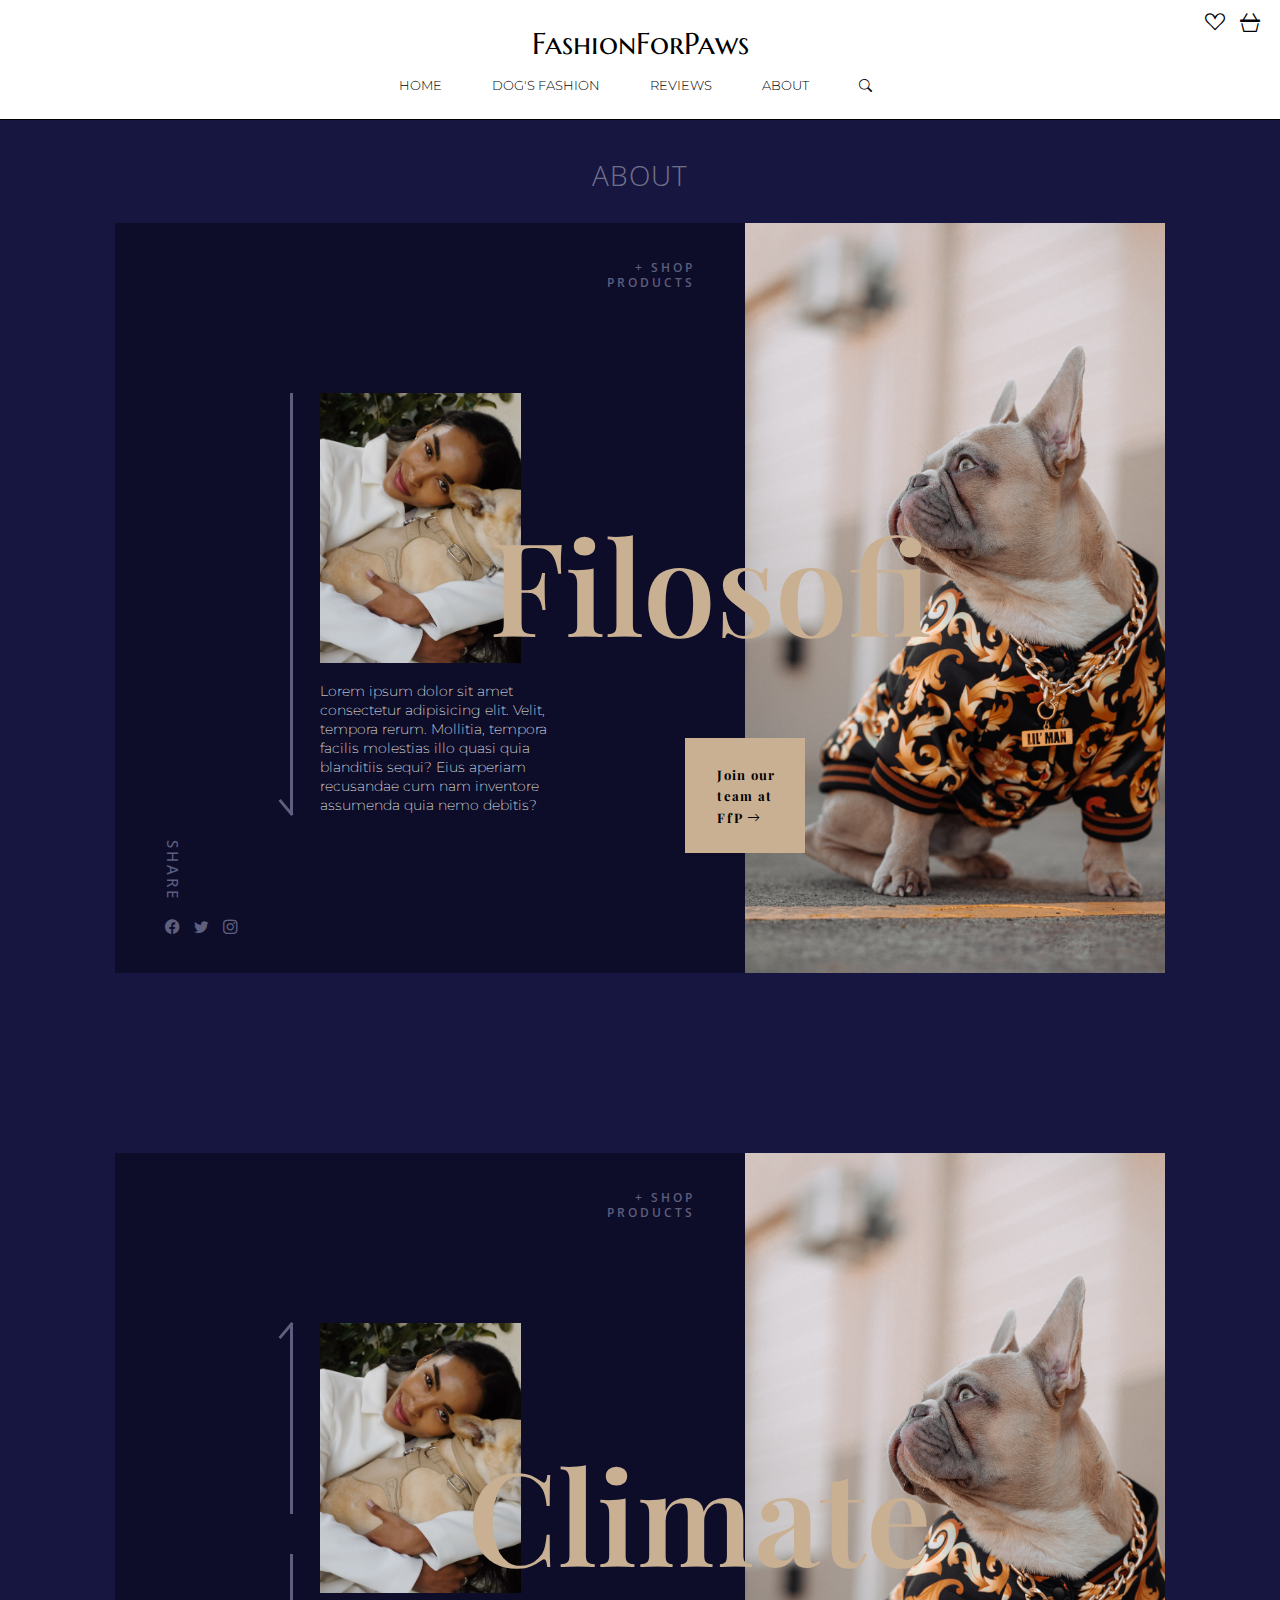
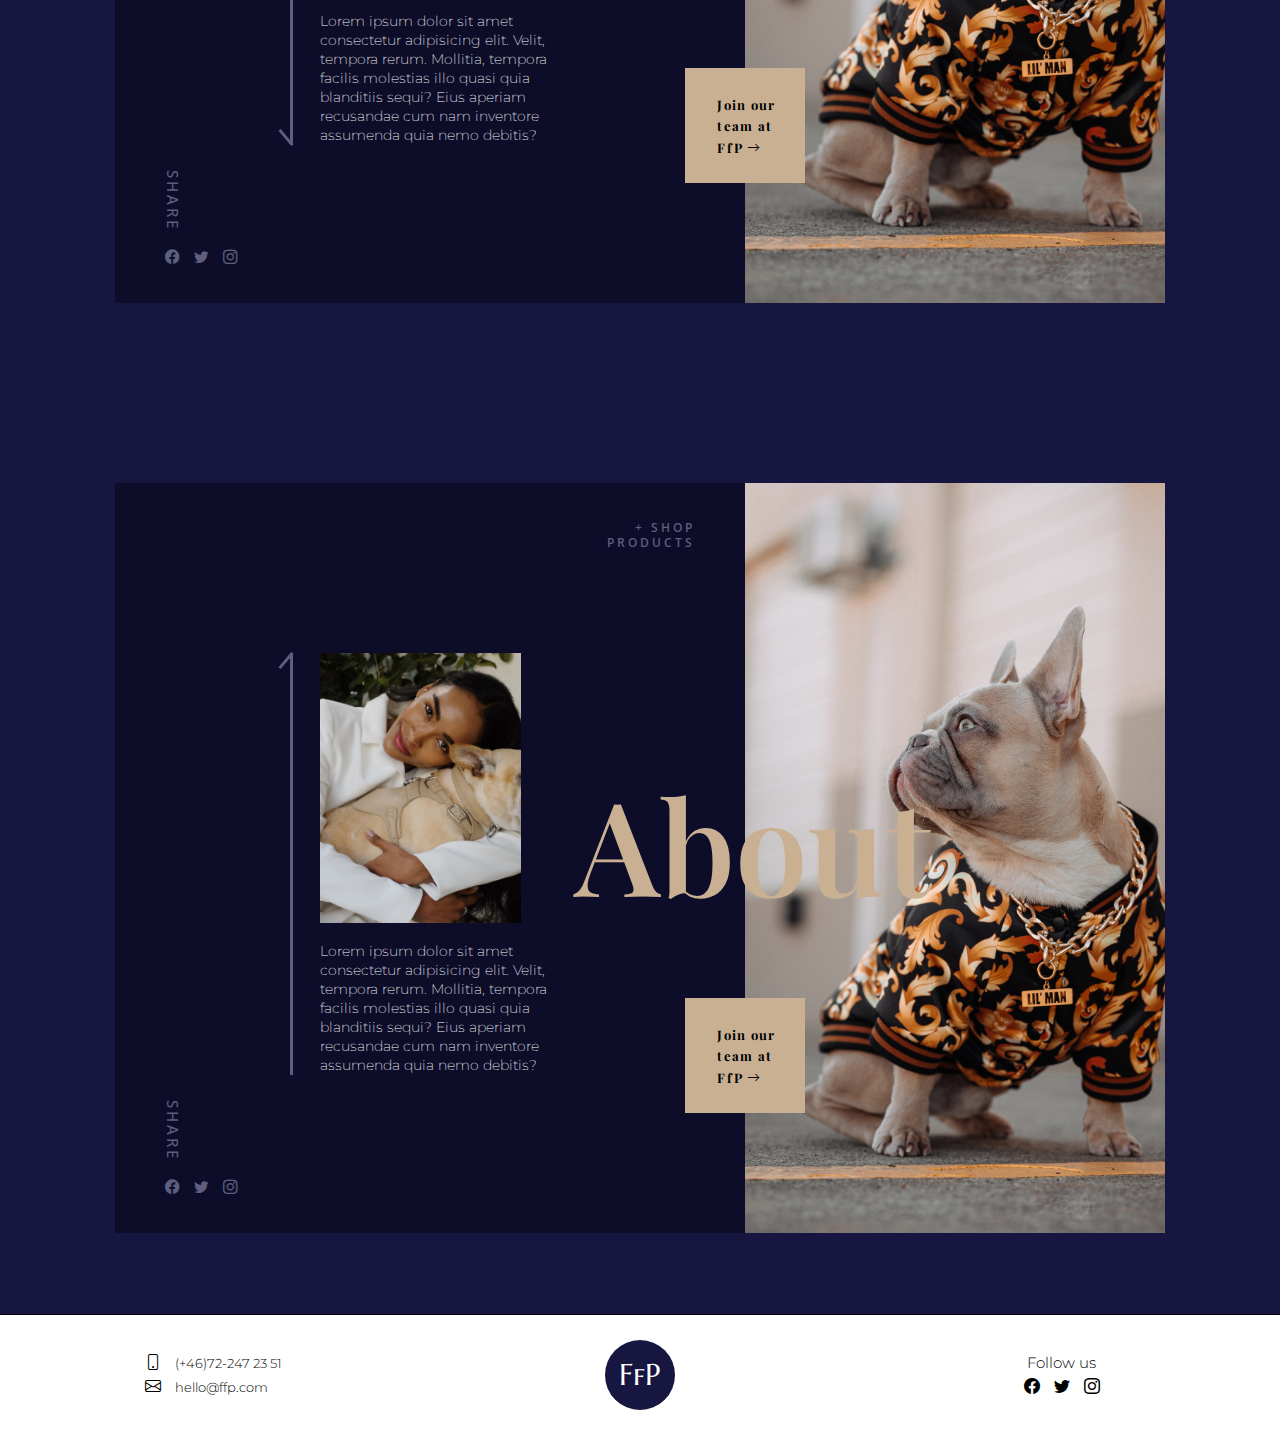
==== about.html @ 1c6455a2 "Merge branch 'master' of https://github.com/bellen01/Petfashion" ====
<!DOCTYPE html>
<html lang="en">

<head>
    <meta charset="UTF-8">
    <meta http-equiv="X-UA-Compatible" content="IE=edge">
    <meta name="viewport" content="width=device-width, initial-scale=1.0">
    <title>Document</title>
    <link rel="stylesheet" href="css/general_style.css">
    <link rel="stylesheet" href="css/about.css">
    <link rel="preconnect" href="https://fonts.googleapis.com">
    <link rel="preconnect" href="https://fonts.gstatic.com" crossorigin>
    <link
        href="https://fonts.googleapis.com/css2?family=Marcellus&family=Marcellus+SC&family=Montserrat:ital,wght@0,100;0,200;0,300;0,400;0,500;0,600;0,700;0,800;0,900;1,100;1,200;1,300;1,400;1,500;1,600;1,700;1,800;1,900&family=Open+Sans:ital,wght@0,300;0,400;0,600;0,700;0,800;1,300;1,400;1,600;1,700;1,800&family=Playfair+Display:ital,wght@0,400;0,500;0,600;0,700;0,800;0,900;1,400;1,500;1,600;1,700;1,800;1,900&display=swap"
        rel="stylesheet">
    <link rel="stylesheet" href="https://cdn.jsdelivr.net/npm/bootstrap-icons@1.5.0/font/bootstrap-icons.css">
</head>

<body>
    <div id="container">
        <header>
            <section id="icons">
                <a href=""><i class="bi bi-suit-heart"></i></a>
                <a href=""><i class="bi bi-basket3"></i></a>
            </section>
            <section id="logga">FashionForPaws</section>
            <nav>
                <a href="index.html">Home</a>
                <a href="products.html">Dog's fashion</a>
                <a href="reviews.html">Reviews</a>
                <a href="about.html">About</a>

                <a href="" id="search"><i class="bi bi-search"></i></a>

            </nav>
        </header>
        <!-- ----------------------- ABOUT ----------------------- -->
        <section id="work-contact">
            <i onclick="minfunktion()" class="bi bi-x"></i>
            <section id="work-contact-info">
                Social icons
            </section>
            <section id="work-contact-text">
                <h3>Join our team</h3>
                <p>Lorem, ipsum dolor sit amet consectetur adipisicing elit. Quia quidem cupiditate delectus modi iste ullam molestias ipsam sit, natus eaque non quaerat dolorum, debitis facere reprehenderit ab eveniet sequi ducimus?</p>
            </section>

        </section>
        <div onclick="minfunktion()" class="close-popup"></div>
        <div id="container-main">
            <div id="h1-wrapper">
                <h1 id="h1-about">About</h1>
            </div>
            <main>
                <!-- -------------- SECTION 1 START -------------- -->
                <section class="info" id="filosofi">
                    <section class="quote">“A life lived in love will <br>never be dull.”</section>
                    <section class="work">
                       + Shop <br>
                       products
                    </section>
                    <section class="info-content">
                        <div class="arrow-about">
    
                            <a href="#miljo" class="arrow-down">
                                <div class="line-2"></div>
                            </a>
                        </div>
                        <section class="info-content-2">
                            <img src="img-about/im-319286.jpg" alt="" class="info-img">
                            <p>
                                Lorem ipsum dolor sit amet consectetur adipisicing elit. Velit, tempora rerum. Mollitia, tempora facilis molestias illo quasi quia blanditiis sequi? Eius aperiam recusandae cum nam inventore assumenda quia nemo debitis?
                            </p>
                        </section>
                    </section>
                    <section class="share-about">
                        <p>Share</p>
                        <a href=""><i class="bi bi-facebook"></i></a>
                        <a href=""><i class="bi bi-twitter"></i></a>
                        <a href=""><i class="bi bi-instagram"></i></a>
                    </section>
                </section>
                <section class="large-img">
                    <h2>Filosofi</h2>
                    <div class="fyrkant" onclick="minfunktion()">
                        <p>Join our</p>
                        <p>team at</p>
                        <p>FfP <i class="bi bi-arrow-right"></i></p>  
                    </div>
                </section>
                <!-- -------------- SECTION 2 START -------------- -->
                <section class="info" id="miljo">
                    <section class="work">
                       + Shop <br>
                       products
                    </section>
                    <section class="info-content">
                        <div class="arrow-about">
                            <a href="#filosofi" class="arrow-up">
                                <div class="line-1"></div>
                            </a>                            
                            <a href="#om-oss" class="arrow-down">
                                <div class="line-2"></div>
                            </a>
                        </div>
                        <section class="info-content-2">
                            <img src="img-about/im-319286.jpg" alt="" class="info-img">
                            <p>
                                Lorem ipsum dolor sit amet consectetur adipisicing elit. Velit, tempora rerum. Mollitia, tempora facilis molestias illo quasi quia blanditiis sequi? Eius aperiam recusandae cum nam inventore assumenda quia nemo debitis?
                            </p>
                        </section>
                    </section>
                    <section class="share-about">
                        <p>Share</p>
                        <a href=""><i class="bi bi-facebook"></i></a>
                        <a href=""><i class="bi bi-twitter"></i></a>
                        <a href=""><i class="bi bi-instagram"></i></a>
                    </section>
                </section>
                <section class="large-img">
                    <h2>Climate</h2>
                    <div class="fyrkant" onclick="minfunktion()">
                        <p>Join our</p>
                        <p>team at</p>
                        <p>FfP <i class="bi bi-arrow-right"></i></p>  
                    </div>
                </section>
                <!-- -------------- SECTION 3 START -------------- -->
                <section class="info" id="om-oss">
                    <section class="work">
                       + Shop <br>
                       products
                    </section>
                    <section class="info-content">
                        <div class="arrow-about">
                            <a href="#miljo" class="arrow-up">
                                <div class="line-1"></div>
                            </a>                            
                        </div>
                        <section class="info-content-2">
                            <img src="img-about/im-319286.jpg" alt="" class="info-img">
                            <p>
                                Lorem ipsum dolor sit amet consectetur adipisicing elit. Velit, tempora rerum. Mollitia, tempora facilis molestias illo quasi quia blanditiis sequi? Eius aperiam recusandae cum nam inventore assumenda quia nemo debitis?
                            </p>
                        </section>
                    </section>
                    <section class="share-about">
                        <p>Share</p>
                        <a href=""><i class="bi bi-facebook"></i></a>
                        <a href=""><i class="bi bi-twitter"></i></a>
                        <a href=""><i class="bi bi-instagram"></i></a>
                    </section>
                </section>
                <section class="large-img">
                    <h2>About</h2>
                    <div class="fyrkant" onclick="minfunktion()">
                        <p>Join our</p>
                        <p>team at</p>
                        <p>FfP <i class="bi bi-arrow-right"></i></p>  
                    </div>
                </section>
                
            </main>
        </div>
        <footer>
            <address>
                <a href=""><i class="bi bi-phone"></i>
                    <p>(+46)72-247 23 51</p>
                </a>
                <a href=""><i class="bi bi-envelope"></i>
                    <p>hello@ffp.com</p>
                </a>
            </address>
            <section id="logo-footer">
                FfP
            </section>
            <div id="social">
                <section id="follow">Follow us</section>
                <section id="social-icons">
                    <a href=""><i class="bi bi-facebook"></i></a>
                    <a href=""><i class="bi bi-twitter"></i></a>
                    <a href=""><i class="bi bi-instagram"></i></a>
                </section>
            </div>
        </footer>
    </div>
    <!-- --------------- JAVASCRIPT --------------- -->

    <script>
        function minfunktion() {
            var className = document.body.getAttribute("class");
            if(className == "popup-work-open") {
                document.body.className = "popup-work-closed";
            }
            else{
                document.body.className = "popup-work-open";
            }
          }
        </script>

</body>

</html>
---- css/general_style.css ----
:root {
    --navy: rgb(22, 22, 65);
    --dark: rgb(13, 13, 41);
    --beige: rgb(201, 176, 147);
    --sand: #f2efea;

}

* {
    box-sizing: border-box;
    margin: 0;
    padding: 0;
}

body {
    font-family: montserrat;
    font-weight: 300;
}

#container {
    display: grid;
    grid-template-rows: minmax(120px, auto) auto minmax(120px, auto);


}

header {
    position: relative;
    border-bottom: 1px solid black;
}

#icons {
 position: absolute; 
 right: 10px;
 top: 10px;  
 font-size: 20px;

}

.bi {
    margin-right: 10px; /* Ta bort margin-righ härifrån? / Anna */
}


#logga {
    font-family: 'marcellus SC', serif;
    color: black;
    text-align: center;
    padding-bottom: 5px;
    padding-top: 25px;
    font-size: 30px;
}

h1 {
    font-family: montserrat;
    text-align: center;
    font-weight: 300;
    text-transform: uppercase;
    padding-top: 20px;
    padding-bottom: 20px;
    letter-spacing: 1px;
    font-size: 25px;
}

a {
    text-decoration: none;
    color: black;
}


nav {
    display: flex;
    column-gap: 30px;
    justify-content: center;
    font-size: 13px;

}

nav a {
    padding: 10px;
    text-transform: uppercase;
}

nav a:hover {
    border-bottom: 1px solid black;
}

#search:hover {
border-bottom: none;
}

footer {
    position: relative;
    border-top: 1px solid black;
    display: grid;
    grid-template-columns: repeat(3, 1fr);
    justify-items: center;
    align-items: center;
    flex-direction: column;
    row-gap: 10px;
}

address {
    display: flex;
    flex-direction: column;
    font-style: normal;
    row-gap: 5px;
    
}

address p {
    font-size: 13px;
    display: inline;
    font-style: normal;
}

#logo-footer {
    display: grid;
    place-items: center;
    width: 70px;
    height: 70px;
    border-radius: 50%;
    font-family: Marcellus SC;
    font-size: 30px;
    background-color: rgb(22, 22, 65);
    color: white;
    
}

#follow {
    font-size: 15px;
    margin-right: 10px;
    text-align: center;

}

#social {
    display: grid;
    row-gap: 5px;
}
---- css/about.css ----
:root {
    --fyrkant-size: 120px;

    --arrow: rgb(94, 94, 126);
    --arrow-width: 3px;
}

html {
    scroll-behavior: smooth;
}


#h1-wrapper {
    display: flex;
    justify-content: center;
}

#h1-about {
    font-family: 'open sans';
    display: inline-block;
    color: rgba(255, 255, 255, 0.4);
    margin: 16px 0 27px 0;
    padding-bottom: 2px;
    /* border-bottom: 1px solid rgba(255, 255, 255, 0.3); */
    font-size: 28px;
    /* text-transform: none; */
}

h2 {
    position: absolute;
    top: 360px;
    right: 55.5%;
    font-size: 130px;
    font-weight: 600;
    line-height: 0;
    color: rgb(201, 176, 147);
    font-family: 'Playfair Display', serif;
}

h3 {
    font-family: 'playfair display';
    font-size: 30px;

}

#container-main {
    background-color: rgb(22, 22, 65);
    padding: 0 9vw 9vh 9vw;

}

main {
    display: grid;
    grid-template: minmax(20vh, auto) / 60% 40%;
    justify-content: center;
    row-gap: 20vh;
}

.close-popup {
    display: none;
}

#work-contact {
    display: none;
    position: fixed;
    top: 18vh;
    width: 55vw;
    height: 64vh;
    margin: 0 auto;
    background-color: white;
    z-index: 50;
    padding: 60px 80px;
}

.bi-x {
    position: absolute;
    top: 10px;
    right: 3px;
    font-size: 24px;
    cursor: pointer;
    color: rgb(199, 199, 199);
}

#work-contact-info {
    flex: 1 0 25%;
    border-right: 1px solid black;
}

#work-contact-text {
margin-left: 70px;
}

#work-contact p {

}

.popup-work-open #work-contact {
    display: flex;
}

.popup-work-open .close-popup {
    display: block;
    position: fixed;
    width: 100vw;
    height: 100vh;
    background-color: rgba(0, 0, 0, 0.5);
    z-index: 49;
    cursor: pointer;
}


.popup-work-closed #work-contact,
.popup-work-closed .close-popup {
    display: none;
}

.close-popup {
    position: fixed;
    width: 100vw;
    height: 100vh;
    z-index: 49;
    background-color: violet;

}

#work-contact {
    height: 70vh;
    width: 70vw;
    background-color: white;
}



.info {
    position: relative;
    display: grid;
    justify-items: center;
    align-items: center;
    background-color: rgb(13, 13, 41);
    padding: 37px 50px 37px 50px;
}

.work {
    justify-self: end;
    align-self: start;
    color: var(--arrow);
    /* border-top: 1px solid var(--arrow);
    border-right: 1px solid var(--arrow); */
    height: 50px;
    min-width: 50px;
    /* padding: 20px; */
    text-transform: uppercase;
    font-family: 'open sans';
    font-size: 11.5px;
    font-weight: 600;
    letter-spacing: 3px;
    text-align: right;
}

.quote {
    display: none;
    position: absolute;
    top: 37px;
    left: 50px;
    font-family: 'Playfair Display', serif;
    color: var(--arrow);
    font-size: 18px;
    font-style: italic;
    opacity: 0.8;
}

.share-about {
    justify-self: start;
    align-self: end;
}

.share-about .bi,
.share-about p {
    color: rgb(94, 94, 126);
    font-size: 14.5px;
}

.share-about p {
    position: relative;
    left: -30px;
    bottom: 30px;
    font-family: 'open sans';
    text-transform: uppercase;
    font-weight: 500;
    margin-right: 8px;
    letter-spacing: 3px;
    transform: rotate(90deg);

}

.info-content {
    display: flex;
    column-gap: 27px;
}

.arrow-about {
    display: flex;
    flex-direction: column;
    /* background-color: rgb(219, 164, 155); */
    row-gap: 40px;
    align-items: center;
}

.arrow-up {
    position: relative;
    /* background-color: violet; */
    flex-grow: 1;
    border-right: var(--arrow-width) solid var(--arrow);
}

.arrow-down {
    position: relative;
    /* background-color: turquoise; */
    flex-grow: 1;
    border-right: var(--arrow-width) solid var(--arrow);
}

.line-1 {
    position: absolute;
    top: 6px;
    left: -14px;
    width: 20px;
    height: 2px;
    border-top: var(--arrow-width) solid var(--arrow);
    transform: rotate(-50deg);
}

.line-2 {
    position: absolute;
    bottom: 6px;
    left: -14px;
    width: 20px;
    height: 2px;
    border-top: var(--arrow-width) solid var(--arrow);
    transform: rotate(50deg);
}

.circle {
    width: 7px;
    height: 7px;
    border: var(--arrow-width) solid var(--arrow);
    border-radius: 50%;
}

.info-img {
    width: 201px;
    height: 270px;
    object-fit: cover;
    margin-bottom: 15px;
}

.info-content-2 > p {
    width: 250px;
    color: white;
    line-height: 19px;
    font-size: 14px;
    font-weight: 200;
} 

.large-img {
    position: relative;
    height: 750px;
    background-color: burlywood;
    background-image: url('../img-about/karsten-winegeart-Y0nU6dqDCbY-unsplash.jpg');
    background-size: cover;
}

.fyrkant {
    position: absolute;
    display: grid;
    justify-content: center;
    align-content: center;
    bottom: 120px;
    left: calc(var(--fyrkant-size) / -2);
    height: calc(var(--fyrkant-size) - 5px);
    width: var(--fyrkant-size);
    background-color: rgb(201, 176, 147);
    font-family: 'open sans';
    font-size: 12px;
    font-weight: 700;
    letter-spacing: 1.3px;
    text-transform: uppercase;
    row-gap: 4.5px;
    padding-left: 3px;
    cursor: pointer;
}



.fyrkant p {
    font-family: 'playfair display';
    text-transform: none;
    font-size: 13px;
    letter-spacing: 1.3px;
}
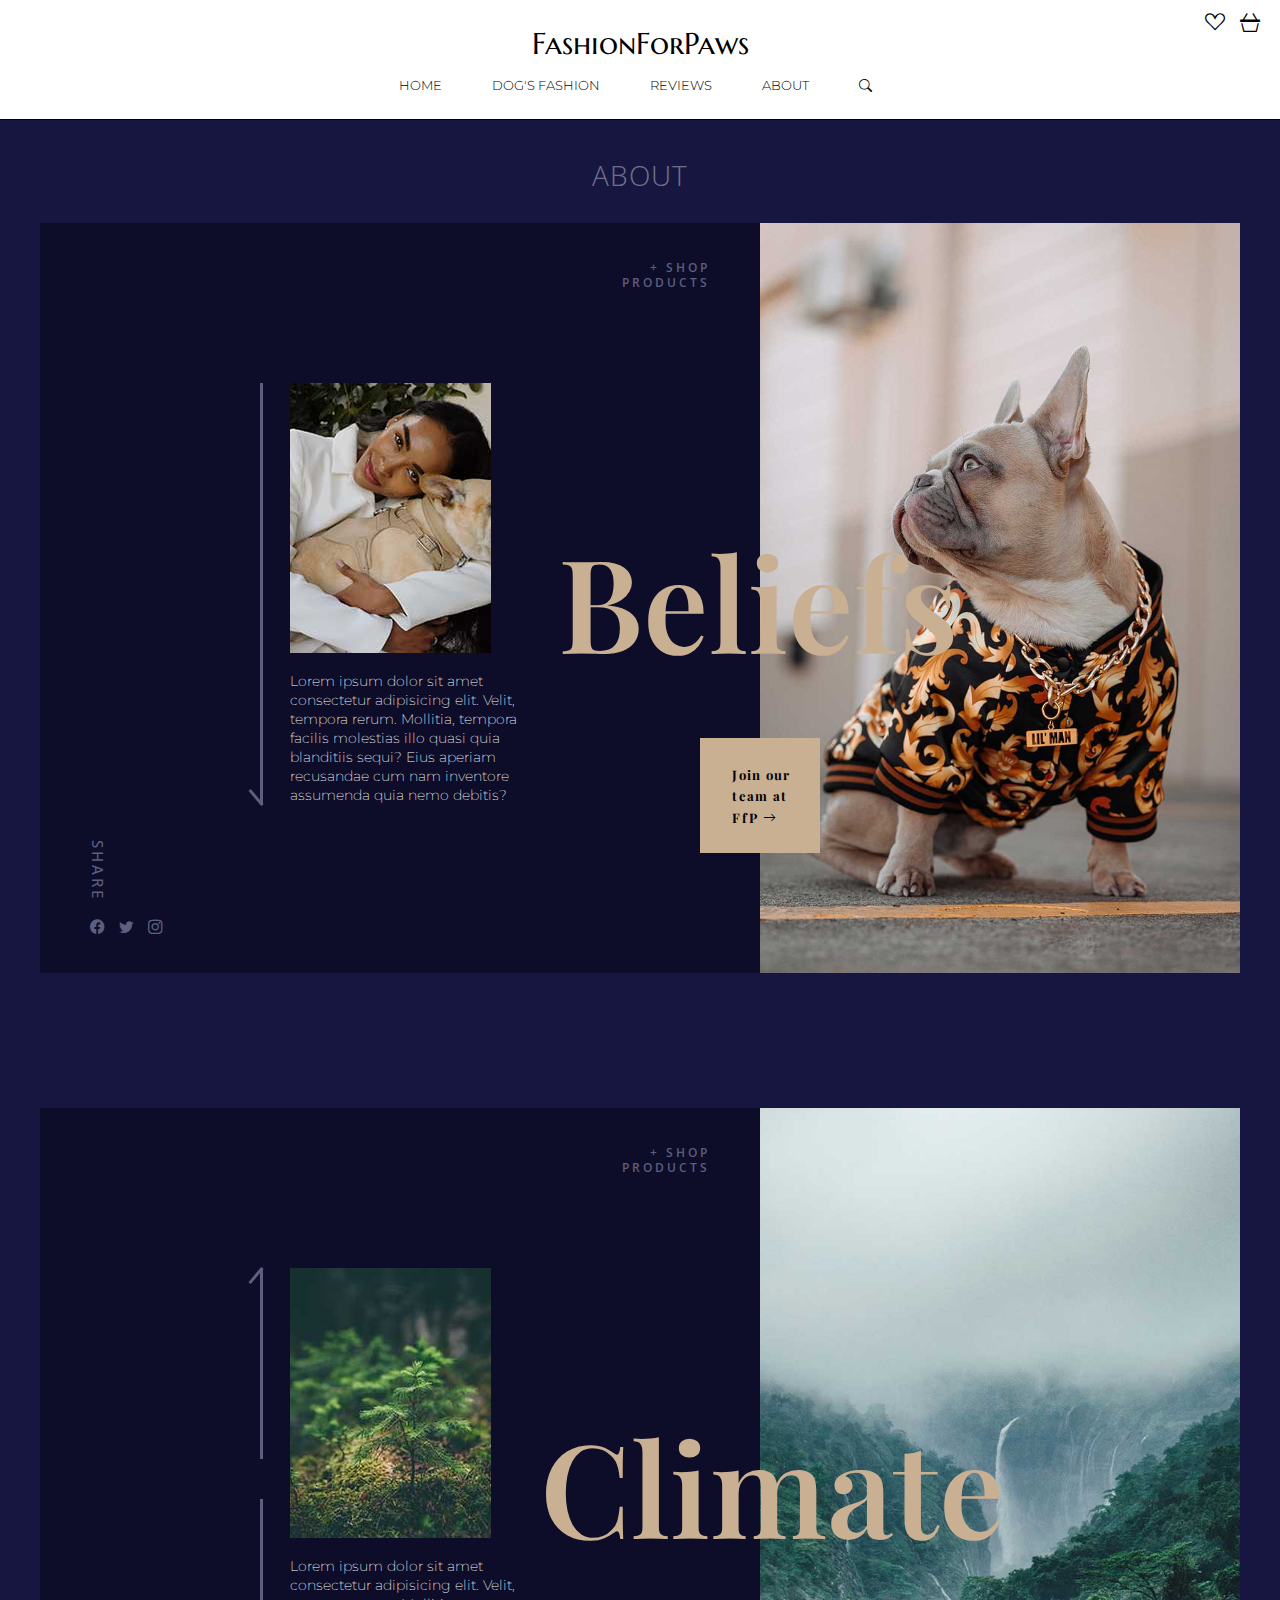
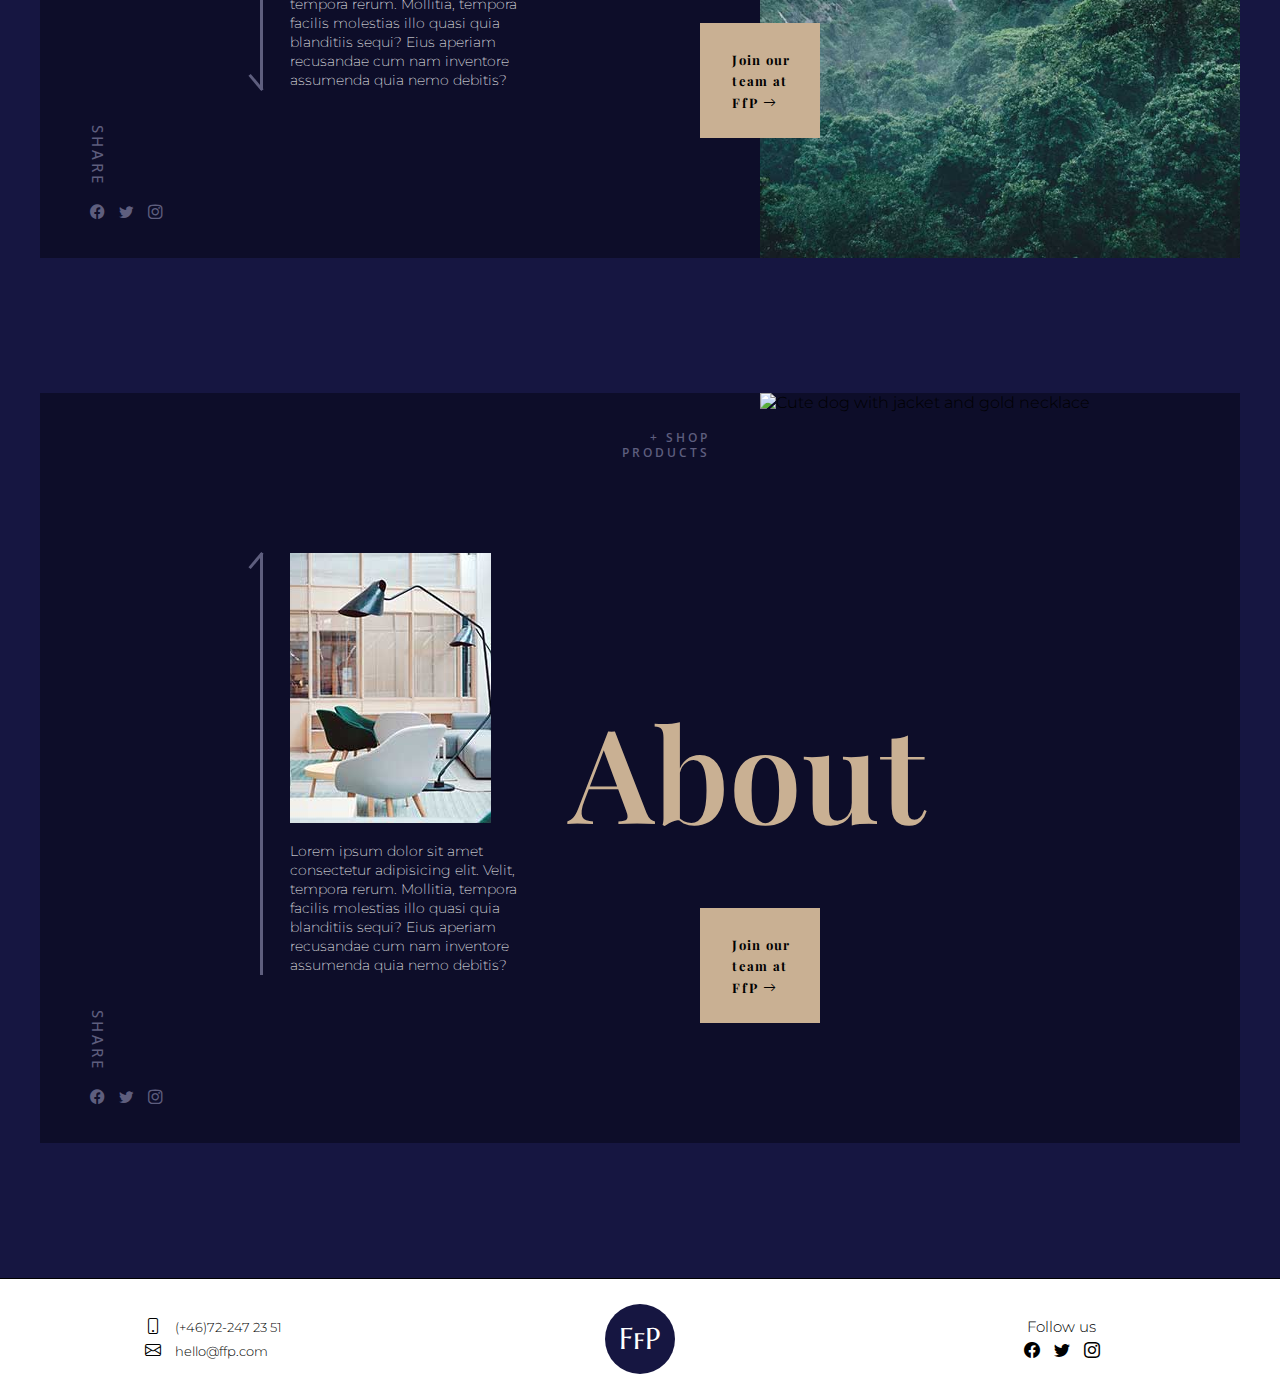
==== commit fb1c924f: "Påbörjat arbete med media queries" ====
--- a/about.html
+++ b/about.html
@@ -5,7 +5,7 @@
     <meta charset="UTF-8">
     <meta http-equiv="X-UA-Compatible" content="IE=edge">
     <meta name="viewport" content="width=device-width, initial-scale=1.0">
-    <title>Document</title>
+    <title>About</title>
     <link rel="stylesheet" href="css/general_style.css">
     <link rel="stylesheet" href="css/about.css">
     <link rel="preconnect" href="https://fonts.googleapis.com">
@@ -37,131 +37,173 @@
         <!-- ----------------------- ABOUT ----------------------- -->
         <section id="work-contact">
             <i onclick="minfunktion()" class="bi bi-x"></i>
-            <section id="work-contact-info">
-                Social icons
-            </section>
+            <address id="work-contact-info">
+                <h4>Contact</h4>
+                <section>
+                    <div>
+                        <a href=""><i class="bi bi-phone"></i>
+                            <p>(+46)72-247 23 51</p>
+                        </a>
+                    </div>
+                    <div>
+                        <a href=""><i class="bi bi-envelope"></i>
+                            <p>hello@ffp.com</p>
+                        </a>
+                    </div>
+                    <div>
+                        <a href=""><i class="bi bi-instagram"></i>
+                            <p>@Fashionforpaws</p>
+                        </a>
+                    </div>
+                    <div>
+                        <a href=""><i class="bi bi-facebook"></i>
+                            <p>Fashion For Paws</p>
+                        </a>
+                    </div>
+                    <div>
+                        <a href=""><i class="bi bi-twitter"></i>
+                            <p>@Fashionforpaws</p>
+                        </a>
+                    </div>
+                </section>
+            </address>
             <section id="work-contact-text">
                 <h3>Join our team</h3>
-                <p>Lorem, ipsum dolor sit amet consectetur adipisicing elit. Quia quidem cupiditate delectus modi iste ullam molestias ipsam sit, natus eaque non quaerat dolorum, debitis facere reprehenderit ab eveniet sequi ducimus?</p>
+                <p>Lorem, ipsum dolor sit amet consectetur adipisicing elit. Quia quidem cupiditate delectus modi iste ullam molestias ipsam sit, natus eaque non quaerat dolorum, debitis facere reprehenderit ab eveniet sequi ducimus? <br><br> Lorem, ipsum dolor sit amet consectetur adipisicing elit. Quia quidem cupiditate delectus modi iste ullam molestias ipsam sit, natus eaque non quaerat dolorum. <br><br> Debitis facere reprehenderit ab eveniet sequi ducimus!</p>
             </section>
 
         </section>
         <div onclick="minfunktion()" class="close-popup"></div>
+
+        <!-- -------------- MAIN START -------------- -->
+
         <div id="container-main">
             <div id="h1-wrapper">
                 <h1 id="h1-about">About</h1>
             </div>
             <main>
-                <!-- -------------- SECTION 1 START -------------- -->
-                <section class="info" id="filosofi">
-                    <section class="quote">“A life lived in love will <br>never be dull.”</section>
-                    <section class="work">
-                       + Shop <br>
-                       products
-                    </section>
-                    <section class="info-content">
-                        <div class="arrow-about">
-    
-                            <a href="#miljo" class="arrow-down">
-                                <div class="line-2"></div>
-                            </a>
+                <!-- -------------- Section 1 START -------------- -->
+                <div>
+                    <section class="info" id="filosofi">
+                        <h2 id="h2-beliefs">Beliefs</h2>
+                        <a href="products.html" target="_blank" class="work">
+                            + Shop <br>
+                            products
+                         </a>
+                        <section class="info-content">
+                            <div class="arrow-about">
+                                <a href="#miljo" class="arrow-down">
+                                    <div class="line-2"></div>
+                                </a>
+                            </div>
+                            <section class="info-content-2">
+                                <img src="img/img-about/im-319286.jpg" alt="" width="201px" height="270px" class="info-img">
+                                <p>
+                                    Lorem ipsum dolor sit amet consectetur adipisicing elit. Velit, tempora rerum. Mollitia, tempora facilis molestias illo quasi quia blanditiis sequi? Eius aperiam recusandae cum nam inventore assumenda quia nemo debitis?
+                                </p>
+                            </section>
+                        </section>
+                        <section class="share-about">
+                            <p>Share</p>
+                            <a href=""><i class="bi bi-share"></i></a>
+                            <a href=""><i class="bi bi-facebook"></i></a>
+                            <a href=""><i class="bi bi-twitter"></i></a>
+                            <a href=""><i class="bi bi-instagram"></i></a>
+                        </section>
+                    </section>
+                    <section class="large-img">
+                        <h2 class="h2-phone">Beliefs</h2>
+                        <div class="fyrkant" onclick="minfunktion()">
+                            <p>Join our</p>
+                            <p>team at</p>
+                            <p>FfP <i class="bi bi-arrow-right"></i></p>  
                         </div>
-                        <section class="info-content-2">
-                            <img src="img-about/im-319286.jpg" alt="" class="info-img">
-                            <p>
-                                Lorem ipsum dolor sit amet consectetur adipisicing elit. Velit, tempora rerum. Mollitia, tempora facilis molestias illo quasi quia blanditiis sequi? Eius aperiam recusandae cum nam inventore assumenda quia nemo debitis?
-                            </p>
-                        </section>
-                    </section>
-                    <section class="share-about">
-                        <p>Share</p>
-                        <a href=""><i class="bi bi-facebook"></i></a>
-                        <a href=""><i class="bi bi-twitter"></i></a>
-                        <a href=""><i class="bi bi-instagram"></i></a>
-                    </section>
-                </section>
-                <section class="large-img">
-                    <h2>Filosofi</h2>
-                    <div class="fyrkant" onclick="minfunktion()">
-                        <p>Join our</p>
-                        <p>team at</p>
-                        <p>FfP <i class="bi bi-arrow-right"></i></p>  
-                    </div>
-                </section>
+                        <img id="dog" src="img/img-about/karsten-winegeart-Y0nU6dqDCbY-unsplash.jpg" alt="Cute dog with jacket and gold necklace">
+                    </section>
+                </div>
                 <!-- -------------- SECTION 2 START -------------- -->
-                <section class="info" id="miljo">
-                    <section class="work">
-                       + Shop <br>
-                       products
-                    </section>
-                    <section class="info-content">
-                        <div class="arrow-about">
-                            <a href="#filosofi" class="arrow-up">
-                                <div class="line-1"></div>
-                            </a>                            
-                            <a href="#om-oss" class="arrow-down">
-                                <div class="line-2"></div>
-                            </a>
+                <div>
+                    <section class="info" id="miljo">
+                        <h2 id="h2-climate">Climate</h2>
+                        <a href="products.html" target="_blank" class="work">
+                            + Shop <br>
+                            products
+                         </a>
+                        <section class="info-content">
+                            <div class="arrow-about">
+                                <a href="#filosofi" class="arrow-up">
+                                    <div class="line-1"></div>
+                                </a>                            
+                                <a href="#om-oss" class="arrow-down">
+                                    <div class="line-2"></div>
+                                </a>
+                            </div>
+                            <section class="info-content-2">
+                                <img src="img/img-about/matthew-smith-Rfflri94rs8-unsplash.jpg" alt="" width="201px" height="270px" class="info-img">
+                                <p>
+                                    Lorem ipsum dolor sit amet consectetur adipisicing elit. Velit, tempora rerum. Mollitia, tempora facilis molestias illo quasi quia blanditiis sequi? Eius aperiam recusandae cum nam inventore assumenda quia nemo debitis?
+                                </p>
+                            </section>
+                        </section>
+                        <section class="share-about">
+                            <p>Share</p>
+                            <a href=""><i class="bi bi-share"></i></a>
+                            <a href=""><i class="bi bi-facebook"></i></a>
+                            <a href=""><i class="bi bi-twitter"></i></a>
+                            <a href=""><i class="bi bi-instagram"></i></a>
+                        </section>
+                    </section>
+                    <section class="large-img">
+                        <div class="fyrkant" onclick="minfunktion()">
+                            <p>Join our</p>
+                            <p>team at</p>
+                            <p>FfP <i class="bi bi-arrow-right"></i></p>  
                         </div>
-                        <section class="info-content-2">
-                            <img src="img-about/im-319286.jpg" alt="" class="info-img">
-                            <p>
-                                Lorem ipsum dolor sit amet consectetur adipisicing elit. Velit, tempora rerum. Mollitia, tempora facilis molestias illo quasi quia blanditiis sequi? Eius aperiam recusandae cum nam inventore assumenda quia nemo debitis?
-                            </p>
-                        </section>
-                    </section>
-                    <section class="share-about">
-                        <p>Share</p>
-                        <a href=""><i class="bi bi-facebook"></i></a>
-                        <a href=""><i class="bi bi-twitter"></i></a>
-                        <a href=""><i class="bi bi-instagram"></i></a>
-                    </section>
-                </section>
-                <section class="large-img">
-                    <h2>Climate</h2>
-                    <div class="fyrkant" onclick="minfunktion()">
-                        <p>Join our</p>
-                        <p>team at</p>
-                        <p>FfP <i class="bi bi-arrow-right"></i></p>  
-                    </div>
-                </section>
+                        <img id="forrest" src="img/img-about/atharva-tulsi-XQKd1UN7gUU-unsplash.jpg" alt="Cute dog with jacket and gold necklace">
+                    </section>
+                </div>
                 <!-- -------------- SECTION 3 START -------------- -->
-                <section class="info" id="om-oss">
-                    <section class="work">
-                       + Shop <br>
-                       products
-                    </section>
-                    <section class="info-content">
-                        <div class="arrow-about">
-                            <a href="#miljo" class="arrow-up">
-                                <div class="line-1"></div>
-                            </a>                            
+                <div>
+                    <section class="info" id="om-oss">
+                        <h2 id="h2-about">About</h2>
+                        <a href="products.html" target="_blank" class="work">
+                            + Shop <br>
+                            products
+                         </a>
+                        <section class="info-content">
+                            <div class="arrow-about">
+                                <a href="#miljo" class="arrow-up">
+                                    <div class="line-1"></div>
+                                </a>                            
+                            </div>
+                            <section class="info-content-2">
+                                <img src="img/img-about/toa-heftiba-FV3GConVSss-unsplash.jpg" alt="" width="201px" height="270px" class="info-img">
+                                <p>
+                                    Lorem ipsum dolor sit amet consectetur adipisicing elit. Velit, tempora rerum. Mollitia, tempora facilis molestias illo quasi quia blanditiis sequi? Eius aperiam recusandae cum nam inventore assumenda quia nemo debitis?
+                                </p>
+                            </section>
+                        </section>
+                        <section class="share-about">
+                            <p>Share</p>
+                            <a href=""><i class="bi bi-share"></i></a>
+                            <a href=""><i class="bi bi-facebook"></i></a>
+                            <a href=""><i class="bi bi-twitter"></i></a>
+                            <a href=""><i class="bi bi-instagram"></i></a>
+                        </section>
+                    </section>
+                    <section class="large-img">
+                        <div class="fyrkant" onclick="minfunktion()">
+                            <p>Join our</p>
+                            <p>team at</p>
+                            <p>FfP <i class="bi bi-arrow-right"></i></p>  
                         </div>
-                        <section class="info-content-2">
-                            <img src="img-about/im-319286.jpg" alt="" class="info-img">
-                            <p>
-                                Lorem ipsum dolor sit amet consectetur adipisicing elit. Velit, tempora rerum. Mollitia, tempora facilis molestias illo quasi quia blanditiis sequi? Eius aperiam recusandae cum nam inventore assumenda quia nemo debitis?
-                            </p>
-                        </section>
-                    </section>
-                    <section class="share-about">
-                        <p>Share</p>
-                        <a href=""><i class="bi bi-facebook"></i></a>
-                        <a href=""><i class="bi bi-twitter"></i></a>
-                        <a href=""><i class="bi bi-instagram"></i></a>
-                    </section>
-                </section>
-                <section class="large-img">
-                    <h2>About</h2>
-                    <div class="fyrkant" onclick="minfunktion()">
-                        <p>Join our</p>
-                        <p>team at</p>
-                        <p>FfP <i class="bi bi-arrow-right"></i></p>  
-                    </div>
-                </section>
+                        <img src="img/img-about/annie-spratt-vGgn0xLdy8s-unsplash.jpg" alt="Cute dog with jacket and gold necklace">
+                    </section>
+                </div>
                 
             </main>
         </div>
+        <!-- --------------- FOOTER --------------- -->
         <footer>
             <address>
                 <a href=""><i class="bi bi-phone"></i>
@@ -184,6 +226,7 @@
             </div>
         </footer>
     </div>
+
     <!-- --------------- JAVASCRIPT --------------- -->
 
     <script>
--- a/css/about.css
+++ b/css/about.css
@@ -1,4 +1,5 @@
 :root {
+    --dark-beige: rgb(128, 122, 107);
     --fyrkant-size: 120px;
 
     --arrow: rgb(94, 94, 126);
@@ -28,145 +29,94 @@
 
 h2 {
     position: absolute;
-    top: 360px;
-    right: 55.5%;
+    top: 290px;
+    left: 69.5%;
     font-size: 130px;
     font-weight: 600;
-    line-height: 0;
     color: rgb(201, 176, 147);
     font-family: 'Playfair Display', serif;
+    z-index: 20;
+}
+
+.h2-phone {
+    display: none;
+}
+
+#h2-beliefs {
+    left: 72%;
+    
+
+}
+
+#h2-about {
+    left: 73.5%;
 }
 
 h3 {
     font-family: 'playfair display';
     font-size: 30px;
-
-}
+    margin-bottom: 35px;
+    
+}
+
+h4 {
+    text-transform: uppercase;
+    color: var(--dark-beige);
+    margin-bottom: 20px;
+    font-size: 15px;
+    letter-spacing: 1px;
+}
+
+img {
+    object-fit: cover;
+    width: 100%;
+    height: 100%;
+}
+
+
+/* -------------- MAIN - START -------------- */
+
 
 #container-main {
+    display: grid;
+    justify-content: center;
     background-color: rgb(22, 22, 65);
-    padding: 0 9vw 9vh 9vw;
+    padding: 0 40px 15vh 40px;
 
 }
 
 main {
     display: grid;
-    grid-template: minmax(20vh, auto) / 60% 40%;
-    justify-content: center;
-    row-gap: 20vh;
-}
-
-.close-popup {
-    display: none;
-}
-
-#work-contact {
-    display: none;
-    position: fixed;
-    top: 18vh;
-    width: 55vw;
-    height: 64vh;
-    margin: 0 auto;
-    background-color: white;
-    z-index: 50;
-    padding: 60px 80px;
-}
-
-.bi-x {
-    position: absolute;
-    top: 10px;
-    right: 3px;
-    font-size: 24px;
-    cursor: pointer;
-    color: rgb(199, 199, 199);
-}
-
-#work-contact-info {
-    flex: 1 0 25%;
-    border-right: 1px solid black;
-}
-
-#work-contact-text {
-margin-left: 70px;
-}
-
-#work-contact p {
-
-}
-
-.popup-work-open #work-contact {
+    grid-template: repeat(3, 750px) / 1fr;
+    /* justify-content: center; */
+    row-gap: 15vh;
+    max-width: 1250px;
+}
+
+main > div {
     display: flex;
-}
-
-.popup-work-open .close-popup {
-    display: block;
-    position: fixed;
-    width: 100vw;
-    height: 100vh;
-    background-color: rgba(0, 0, 0, 0.5);
-    z-index: 49;
-    cursor: pointer;
-}
-
-
-.popup-work-closed #work-contact,
-.popup-work-closed .close-popup {
-    display: none;
-}
-
-.close-popup {
-    position: fixed;
-    width: 100vw;
-    height: 100vh;
-    z-index: 49;
-    background-color: violet;
-
-}
-
-#work-contact {
-    height: 70vh;
-    width: 70vw;
-    background-color: white;
-}
-
-
+    justify-content: space-between;
+}
 
 .info {
     position: relative;
     display: grid;
-    justify-items: center;
-    align-items: center;
+    flex: 1 0 60%;
+    place-items: center;
     background-color: rgb(13, 13, 41);
-    padding: 37px 50px 37px 50px;
+    padding: 37px 50px;
 }
 
 .work {
     justify-self: end;
     align-self: start;
     color: var(--arrow);
-    /* border-top: 1px solid var(--arrow);
-    border-right: 1px solid var(--arrow); */
-    height: 50px;
-    min-width: 50px;
-    /* padding: 20px; */
     text-transform: uppercase;
     font-family: 'open sans';
     font-size: 11.5px;
     font-weight: 600;
     letter-spacing: 3px;
     text-align: right;
-}
-
-.quote {
-    display: none;
-    position: absolute;
-    top: 37px;
-    left: 50px;
-    font-family: 'Playfair Display', serif;
-    color: var(--arrow);
-    font-size: 18px;
-    font-style: italic;
-    opacity: 0.8;
 }
 
 .share-about {
@@ -190,7 +140,10 @@
     margin-right: 8px;
     letter-spacing: 3px;
     transform: rotate(90deg);
-
+}
+
+.bi-share {
+    display: none;
 }
 
 .info-content {
@@ -240,17 +193,9 @@
     transform: rotate(50deg);
 }
 
-.circle {
-    width: 7px;
-    height: 7px;
-    border: var(--arrow-width) solid var(--arrow);
-    border-radius: 50%;
-}
-
 .info-img {
     width: 201px;
     height: 270px;
-    object-fit: cover;
     margin-bottom: 15px;
 }
 
@@ -264,10 +209,8 @@
 
 .large-img {
     position: relative;
-    height: 750px;
-    background-color: burlywood;
-    background-image: url('../img-about/karsten-winegeart-Y0nU6dqDCbY-unsplash.jpg');
-    background-size: cover;
+    flex: 0 0 40%;
+    background-color: var(--dark);
 }
 
 .fyrkant {
@@ -297,4 +240,278 @@
     text-transform: none;
     font-size: 13px;
     letter-spacing: 1.3px;
-}+}
+
+
+/* -------------- POPUP WORK - START -------------- */
+
+
+#work-contact {
+    display: none;
+    position: fixed;
+    align-items: stretch;
+    top: 23%;
+    max-width: 800px;
+    margin: 0 auto;
+    background-color: white;
+    z-index: 50;
+    justify-content: space-between;
+}
+
+.bi-x {
+    position: absolute;
+    top: 10px;
+    right: 3px;
+    font-size: 24px;
+    cursor: pointer;
+    color: rgb(199, 199, 199);
+}
+
+#work-contact-info {
+    display: grid;
+    flex-grow: 1;
+    background-color: var(--sand);
+    padding: 72px 30px 80px 47px;
+    align-content: end;
+}
+
+#work-contact-info > section {
+    display: grid;
+    row-gap: 8px;
+
+}
+
+#work-contact-info .bi {
+    color: var(--dark-beige);
+}
+
+#work-contact-info p {
+    font-size: 12px;
+}
+
+#work-contact-text {
+    font-size: 14px;
+    width: 72%;
+    padding: 67px 80px 80px 68px;
+}
+
+#work-contact-text p {
+    color: rgb(90, 90, 90);
+}
+
+.popup-work-open #work-contact {
+    display: flex;
+}
+
+.popup-work-open .close-popup {
+    display: block;
+    position: fixed;
+    width: 100vw;
+    height: 100vh;
+    background-color: rgba(0, 0, 0, 0.5);
+    z-index: 49;
+    cursor: pointer;
+}
+
+
+.popup-work-closed #work-contact,
+.popup-work-closed .close-popup {
+    display: none;
+}
+
+.close-popup {
+    display: none;
+}
+
+
+/* -------------- MEDIA QUERIES - START -------------- */
+
+
+@media screen and (max-width: 1024px) {
+    #container-main {
+    }
+
+    main {
+        grid-template: repeat(3, 650px) / 1fr;;
+    }
+
+    /* 
+    main {
+        display: grid;
+        grid-template: repeat(3, 750px) / 1fr;
+        /* justify-content: center; 
+        row-gap: 15vh;
+        max-width: 1250px;
+    } */
+
+    main > div {
+        flex-direction: row-reverse;
+    }
+
+    .info {
+        padding: 30px 40px 60px 40px;
+    }
+
+    .large-img > img {
+        opacity: 0.5;
+        /* flex: 0 0 20%; */
+    }
+
+    h2 {
+        display: none;
+        top: 280px;
+        left: -50%;
+        font-size: 90px;
+        /* transform: rotate(-90deg); */
+    }
+
+    #h2-beliefs {
+        left: 0;
+    }
+    
+    #h2-about {
+        left: 0;
+    }
+    
+    .share-about {
+        display: none;
+    }
+
+    .large-img {
+        flex: 0 0 32%;
+    }
+
+    .fyrkant {
+        display: none;
+        z-index: 5;
+    }
+
+    /* .large-img {
+        position: relative;
+        flex: 0 0 40%;
+        background-color: var(--dark);
+    } */
+
+    /* .info {
+        position: relative;
+        display: grid;
+        flex: 1 0 60%;
+        place-items: center;
+        background-color: rgb(13, 13, 41);
+        padding: 37px 50px;
+    } */
+
+
+}
+
+
+@media screen and (max-width: 768px) {
+    #container-main {
+        grid-template-columns: minmax(auto, 500px);
+    }
+
+    /* #container-main {
+        display: grid;
+        justify-content: center;
+        background-color: rgb(22, 22, 65);
+        padding: 0 40px 15vh 40px;
+    
+    } */
+
+    main {
+        display: flex;
+        flex-direction: column;
+        row-gap: 8vh;
+        min-width: 100%;
+    }
+
+/* 
+    main {
+        display: grid;
+        grid-template: repeat(3, 750px) / 1fr;
+        /* justify-content: center; 
+        row-gap: 15vh;
+        max-width: 1250px;
+    } */
+
+    main > div {
+        background: violet;
+        display: flex;
+        justify-content: space-between;
+    }
+
+    /* main > div {
+        display: flex;
+        justify-content: space-between;
+    } */
+
+    .info {
+        position: relative;
+        display: grid;
+        flex: 0 0 100%;
+        justify-content: center;
+        grid-template: auto / 1fr;
+        align-items: center;
+        padding: 55px 50px 100px 50px;
+    }
+
+    /* .info {
+        position: relative;
+        display: grid;
+        flex: 1 0 60%;
+        place-items: center;
+        background-color: rgb(13, 13, 41);
+        padding: 37px 50px;
+    } */
+
+    .large-img {
+        display: none;
+    }
+
+    .work {
+        position: absolute;
+        bottom: 20px;
+        left: 40px;
+        text-align: left;
+    }
+
+    .share-about {
+        display: block;
+        position: absolute;
+        bottom: 20px;
+        right: 40px;
+    }
+    
+    .share-about p {
+        display: none;
+    }
+
+    .bi-share {
+        display: inline;
+    }
+
+    h2 {
+        display: block;
+        position: relative;
+        top: 0;
+        left: 0;
+        font-size: 40px;
+        font-weight: 500;
+        margin-bottom: 40px;
+        justify-self: start;
+    }
+
+    #h2-beliefs {
+        left: 0;
+    }
+
+    #h2-about {
+        left: 0;
+    }
+
+    .fyrkant {
+        display: none;
+    }
+    
+}
+
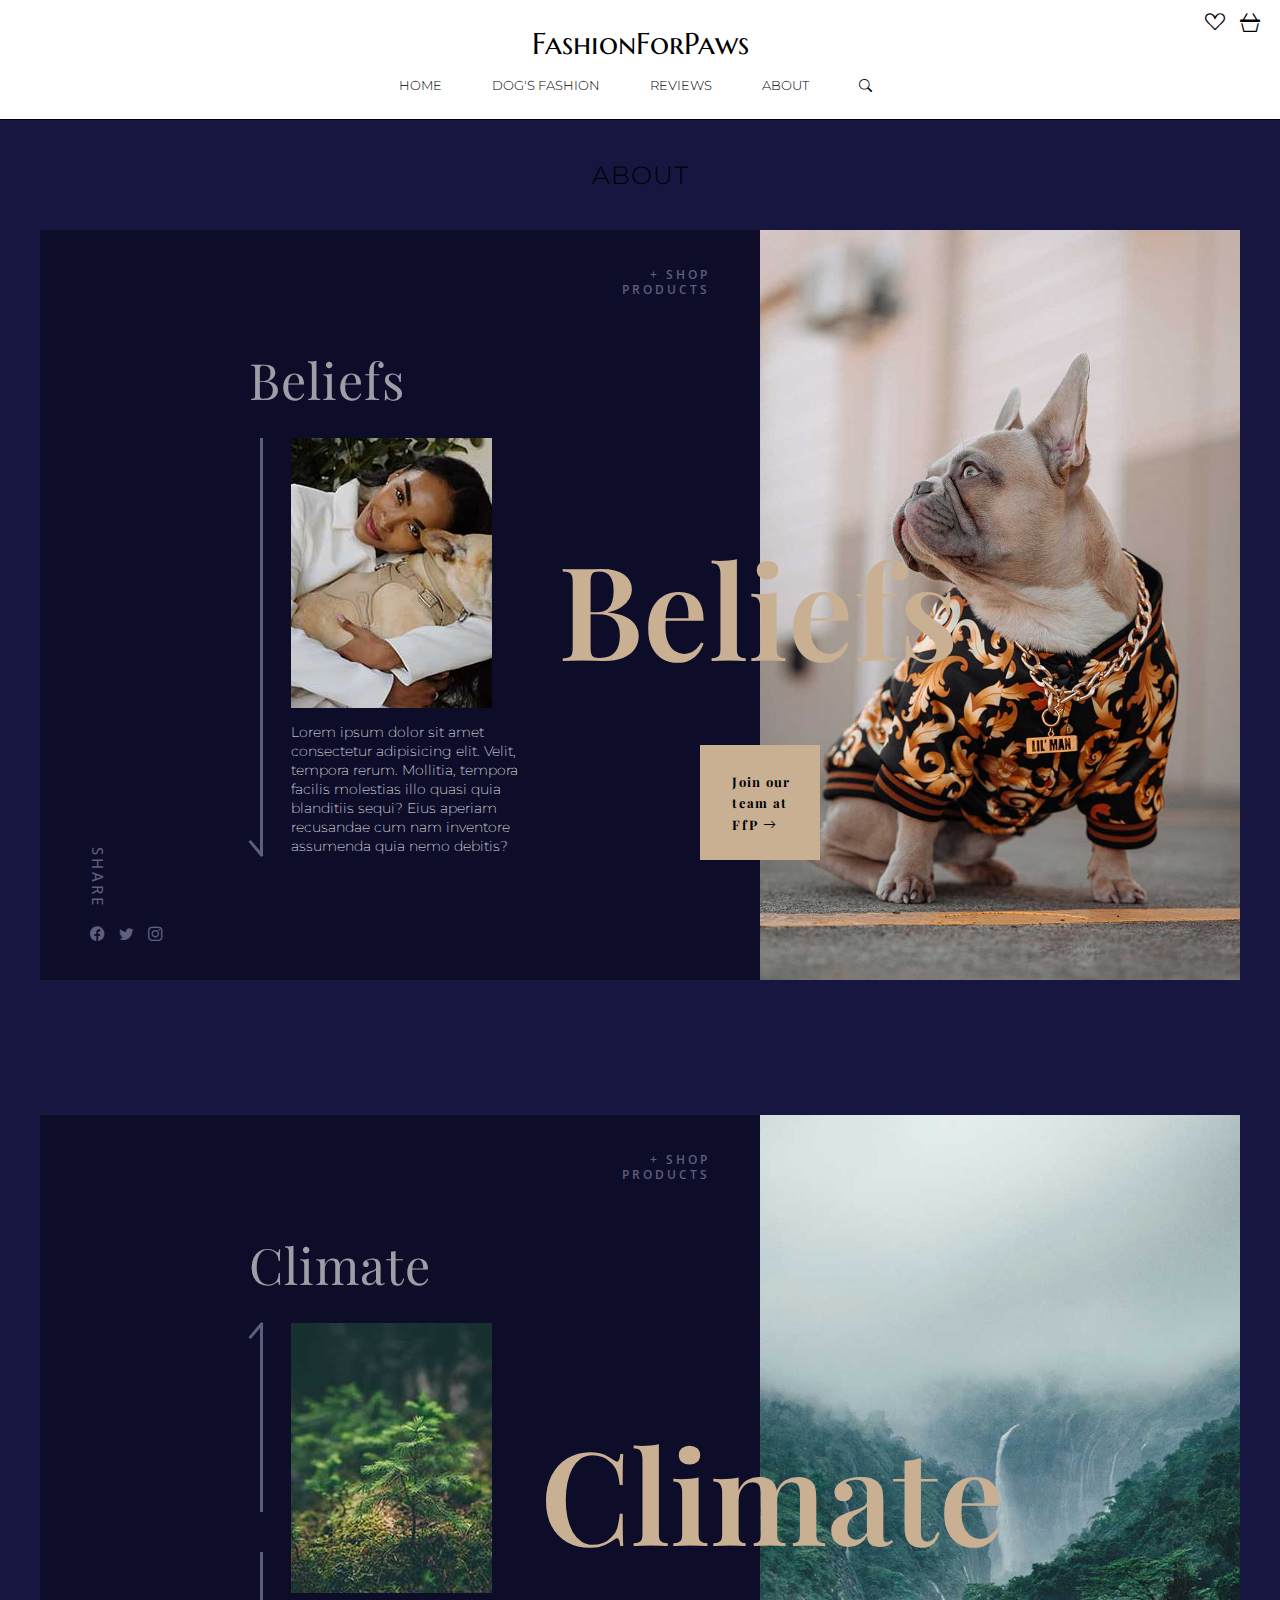
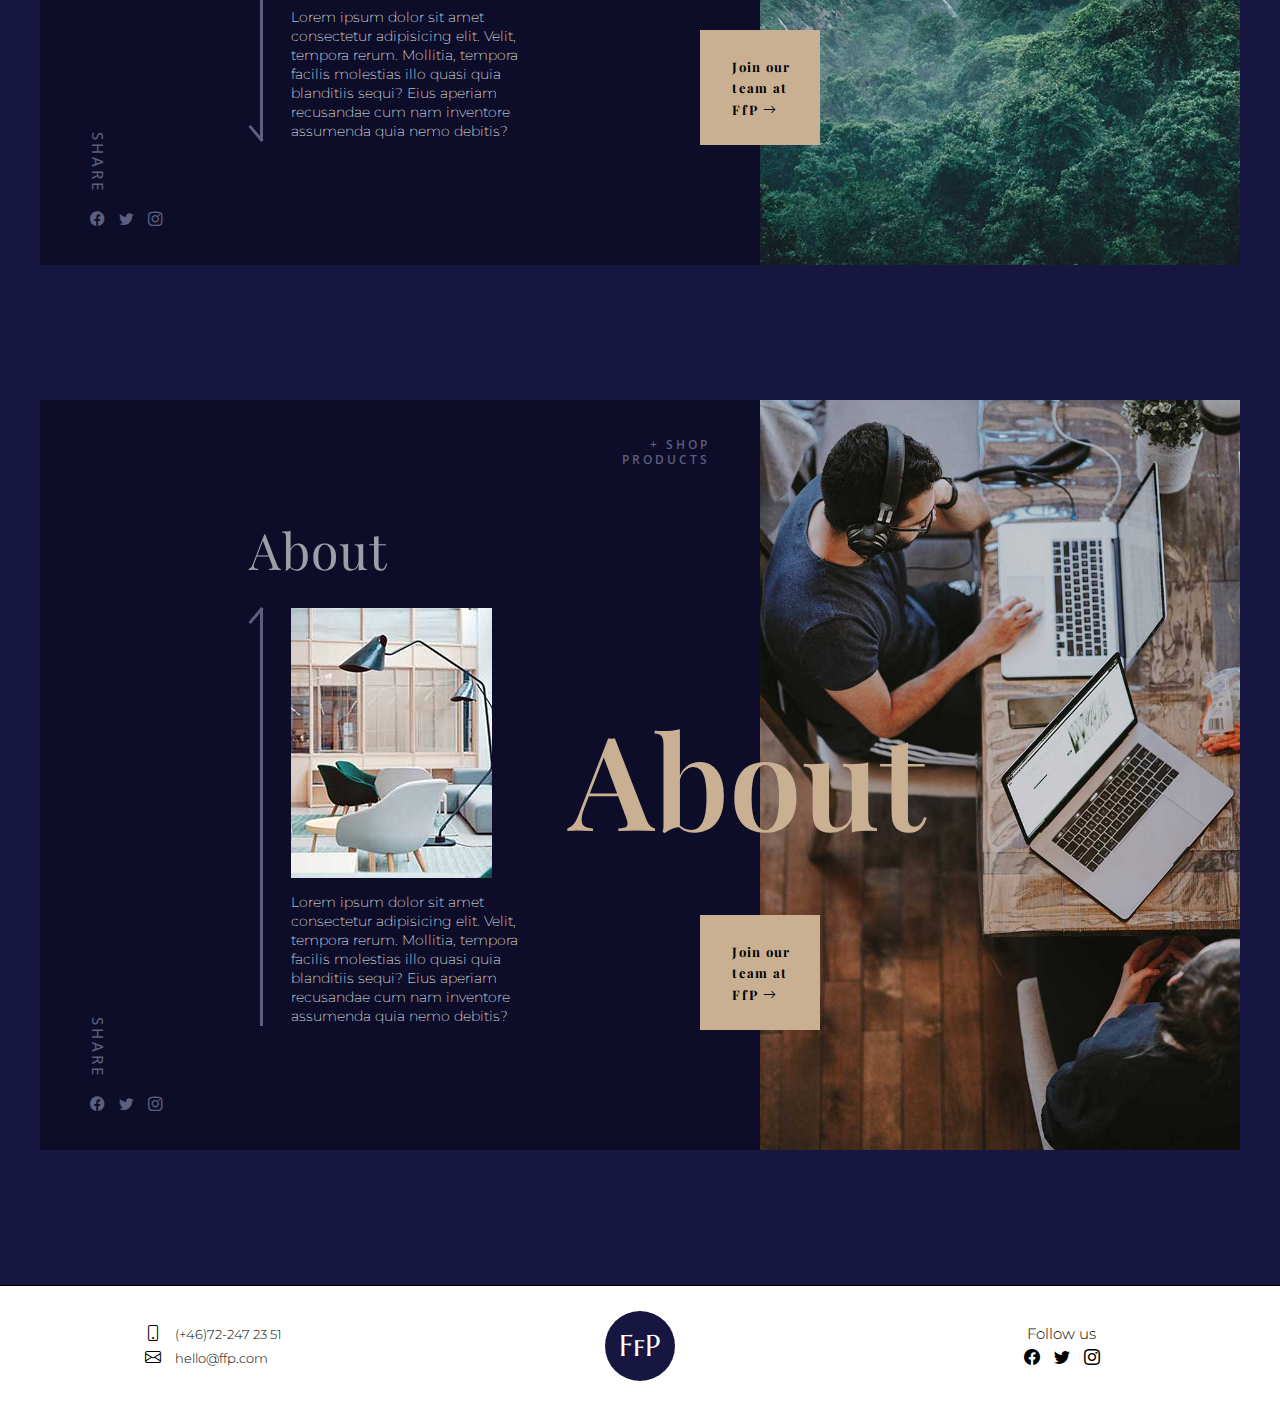
==== commit 2a1c91ba: "Förbereder för muntlig pres" ====
--- a/about.html
+++ b/about.html
@@ -91,17 +91,17 @@
                             products
                          </a>
                         <section class="info-content">
+                            <h5>Beliefs</h5>
                             <div class="arrow-about">
                                 <a href="#miljo" class="arrow-down">
                                     <div class="line-2"></div>
                                 </a>
                             </div>
-                            <section class="info-content-2">
-                                <img src="img/img-about/im-319286.jpg" alt="" width="201px" height="270px" class="info-img">
-                                <p>
-                                    Lorem ipsum dolor sit amet consectetur adipisicing elit. Velit, tempora rerum. Mollitia, tempora facilis molestias illo quasi quia blanditiis sequi? Eius aperiam recusandae cum nam inventore assumenda quia nemo debitis?
-                                </p>
-                            </section>
+                            <img src="img/img-about/im-319286.jpg" alt="" width="201px" height="270px" class="info-img">
+                            <p>
+                                Lorem ipsum dolor sit amet consectetur adipisicing elit. Velit, tempora rerum. Mollitia, tempora facilis molestias illo quasi quia blanditiis sequi? Eius aperiam recusandae cum nam inventore assumenda quia nemo debitis?
+                            </p>
+                            <section class="recruit-sm-screens">testar</section>
                         </section>
                         <section class="share-about">
                             <p>Share</p>
@@ -130,6 +130,7 @@
                             products
                          </a>
                         <section class="info-content">
+                            <h5>Climate</h5>
                             <div class="arrow-about">
                                 <a href="#filosofi" class="arrow-up">
                                     <div class="line-1"></div>
@@ -138,12 +139,10 @@
                                     <div class="line-2"></div>
                                 </a>
                             </div>
-                            <section class="info-content-2">
-                                <img src="img/img-about/matthew-smith-Rfflri94rs8-unsplash.jpg" alt="" width="201px" height="270px" class="info-img">
-                                <p>
-                                    Lorem ipsum dolor sit amet consectetur adipisicing elit. Velit, tempora rerum. Mollitia, tempora facilis molestias illo quasi quia blanditiis sequi? Eius aperiam recusandae cum nam inventore assumenda quia nemo debitis?
-                                </p>
-                            </section>
+                            <img src="img/img-about/matthew-smith-Rfflri94rs8-unsplash.jpg" alt="" width="201px" height="270px" class="info-img">
+                            <p>
+                                Lorem ipsum dolor sit amet consectetur adipisicing elit. Velit, tempora rerum. Mollitia, tempora facilis molestias illo quasi quia blanditiis sequi? Eius aperiam recusandae cum nam inventore assumenda quia nemo debitis?
+                            </p>
                         </section>
                         <section class="share-about">
                             <p>Share</p>
@@ -171,17 +170,16 @@
                             products
                          </a>
                         <section class="info-content">
+                            <h5>About</h5>
                             <div class="arrow-about">
                                 <a href="#miljo" class="arrow-up">
                                     <div class="line-1"></div>
                                 </a>                            
                             </div>
-                            <section class="info-content-2">
-                                <img src="img/img-about/toa-heftiba-FV3GConVSss-unsplash.jpg" alt="" width="201px" height="270px" class="info-img">
-                                <p>
-                                    Lorem ipsum dolor sit amet consectetur adipisicing elit. Velit, tempora rerum. Mollitia, tempora facilis molestias illo quasi quia blanditiis sequi? Eius aperiam recusandae cum nam inventore assumenda quia nemo debitis?
-                                </p>
-                            </section>
+                            <img src="img/img-about/toa-heftiba-FV3GConVSss-unsplash.jpg" alt="" width="201px" height="270px" class="info-img">
+                            <p>
+                                Lorem ipsum dolor sit amet consectetur adipisicing elit. Velit, tempora rerum. Mollitia, tempora facilis molestias illo quasi quia blanditiis sequi? Eius aperiam recusandae cum nam inventore assumenda quia nemo debitis?
+                            </p>
                         </section>
                         <section class="share-about">
                             <p>Share</p>
--- a/css/general_style.css
+++ b/css/general_style.css
@@ -56,8 +56,7 @@
     text-align: center;
     font-weight: 300;
     text-transform: uppercase;
-    padding-top: 20px;
-    padding-bottom: 20px;
+    margin: 40px 0;
     letter-spacing: 1px;
     font-size: 25px;
 }
--- a/css/about.css
+++ b/css/about.css
@@ -8,23 +8,6 @@
 
 html {
     scroll-behavior: smooth;
-}
-
-
-#h1-wrapper {
-    display: flex;
-    justify-content: center;
-}
-
-#h1-about {
-    font-family: 'open sans';
-    display: inline-block;
-    color: rgba(255, 255, 255, 0.4);
-    margin: 16px 0 27px 0;
-    padding-bottom: 2px;
-    /* border-bottom: 1px solid rgba(255, 255, 255, 0.3); */
-    font-size: 28px;
-    /* text-transform: none; */
 }
 
 h2 {
@@ -88,7 +71,6 @@
 main {
     display: grid;
     grid-template: repeat(3, 750px) / 1fr;
-    /* justify-content: center; */
     row-gap: 15vh;
     max-width: 1250px;
 }
@@ -147,13 +129,42 @@
 }
 
 .info-content {
+    display: grid;
+    grid-template-columns: 5px 250px;
+    column-gap: 27px;
+}
+
+/* .info-content {
     display: flex;
     column-gap: 27px;
+} */
+
+h5 {
+    position: relative;
+    left: -10px;
+    grid-column: 1 / -1;
+    grid-row: 1 / 2;
+    font-size: 50px;
+    font-family: 'playfair display';
+    margin-bottom: 25px;
+    color: rgba(255, 255, 255, 0.6);
+    font-weight: 400;
+    letter-spacing: 1px;
+}
+
+.recruit-sm-screens {
+    display: none;
+    background-color: violet;
+    height: 20px;
+    grid-column: 2 / -1;
+    grid-row: 4 / 5;
 }
 
 .arrow-about {
     display: flex;
     flex-direction: column;
+    grid-column: 1 / 2;
+    grid-row: 2 / 5;
     /* background-color: rgb(219, 164, 155); */
     row-gap: 40px;
     align-items: center;
@@ -197,9 +208,13 @@
     width: 201px;
     height: 270px;
     margin-bottom: 15px;
-}
-
-.info-content-2 > p {
+    grid-column: 2 / -1;
+    grid-row: 2 / 3;
+}
+
+.info-content > p {
+    grid-column: 2 / -1;
+    grid-row: 3 / 4;
     width: 250px;
     color: white;
     line-height: 19px;
@@ -347,30 +362,40 @@
     main > div {
         flex-direction: row-reverse;
     }
-
-    .info {
-        padding: 30px 40px 60px 40px;
-    }
+    
+        .info {
+            padding: 20px 40px 70px 40px;
+        }
+
+    .info-content {
+        column-gap: 30px;
+        grid-template-columns: 5px 255px;
+    }
+
+    /* .info-content {
+        display: grid;
+        grid-template-columns: 5px 250px;
+        column-gap: 32px;
+    } */
+    
+    .info-img {
+        width: 232px;
+    }
+
+    /* .info-img {
+        width: 240px;
+        height: 270px;
+        margin-bottom: 15px;
+        grid-column: 2 / -1;
+        grid-row: 2 / 3;
+    } */
 
     .large-img > img {
         opacity: 0.5;
-        /* flex: 0 0 20%; */
     }
 
     h2 {
         display: none;
-        top: 280px;
-        left: -50%;
-        font-size: 90px;
-        /* transform: rotate(-90deg); */
-    }
-
-    #h2-beliefs {
-        left: 0;
-    }
-    
-    #h2-about {
-        left: 0;
     }
     
     .share-about {
@@ -390,15 +415,6 @@
         position: relative;
         flex: 0 0 40%;
         background-color: var(--dark);
-    } */
-
-    /* .info {
-        position: relative;
-        display: grid;
-        flex: 1 0 60%;
-        place-items: center;
-        background-color: rgb(13, 13, 41);
-        padding: 37px 50px;
     } */
 
 
@@ -491,22 +507,7 @@
     }
 
     h2 {
-        display: block;
-        position: relative;
-        top: 0;
-        left: 0;
-        font-size: 40px;
-        font-weight: 500;
-        margin-bottom: 40px;
-        justify-self: start;
-    }
-
-    #h2-beliefs {
-        left: 0;
-    }
-
-    #h2-about {
-        left: 0;
+        display: none;
     }
 
     .fyrkant {
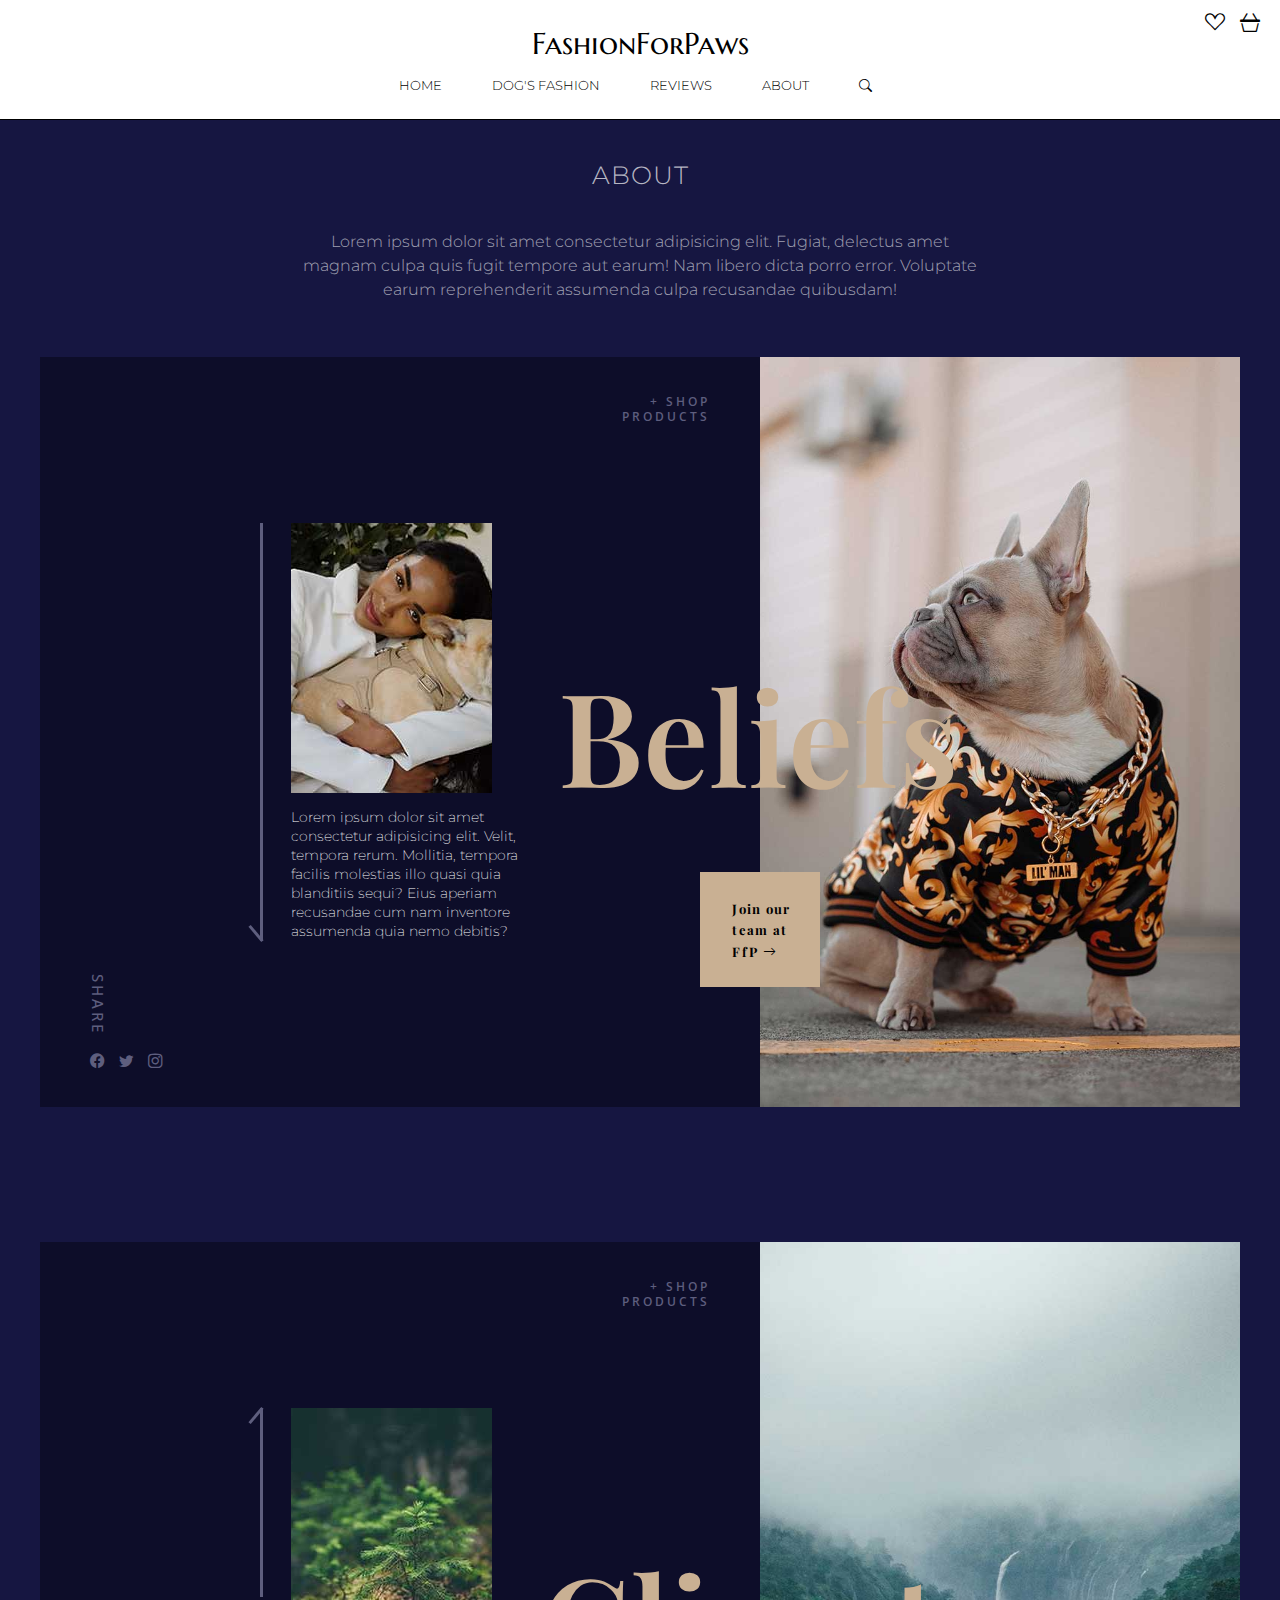
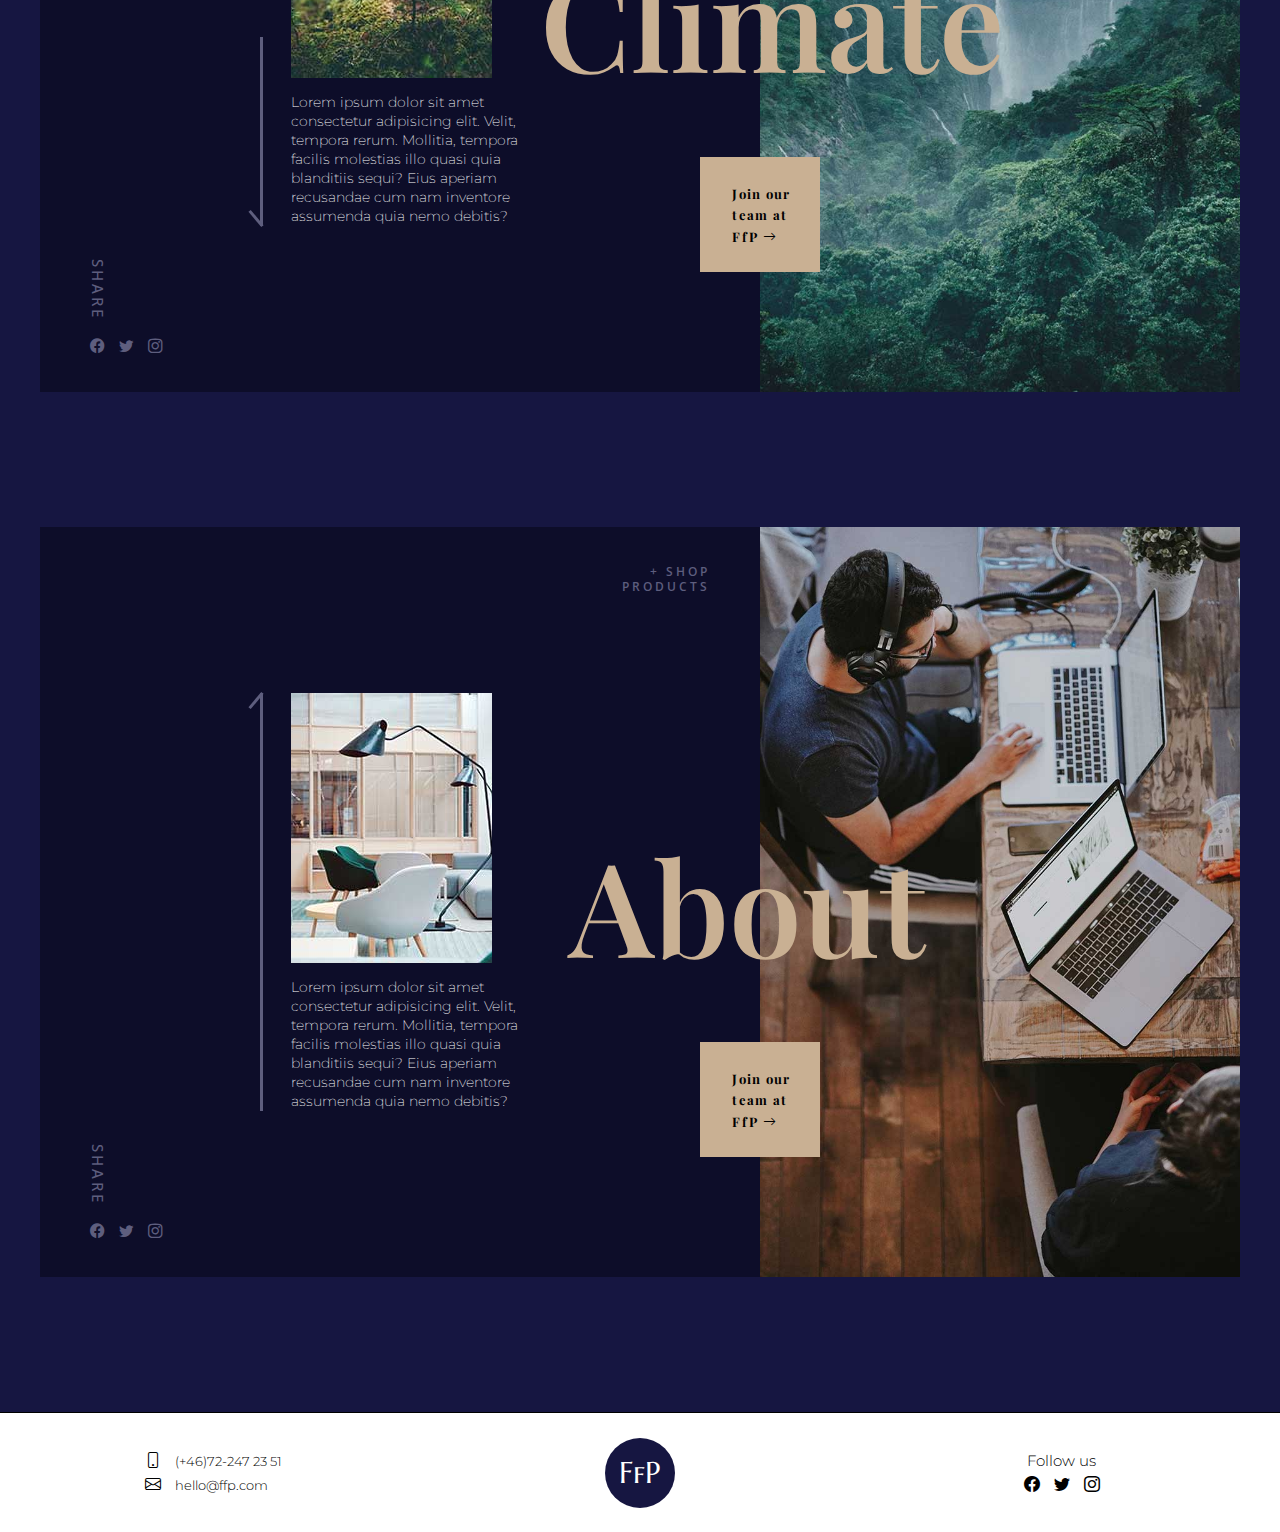
==== commit e72d7ed0: "färdig inför pres" ====
--- a/about.html
+++ b/about.html
@@ -78,9 +78,8 @@
         <!-- -------------- MAIN START -------------- -->
 
         <div id="container-main">
-            <div id="h1-wrapper">
-                <h1 id="h1-about">About</h1>
-            </div>
+            <h1>About</h1>
+            <P class="page-intro">Lorem ipsum dolor sit amet consectetur adipisicing elit. Fugiat, delectus amet magnam culpa quis fugit tempore aut earum! Nam libero dicta porro error. Voluptate earum reprehenderit assumenda culpa recusandae quibusdam!</P>
             <main>
                 <!-- -------------- Section 1 START -------------- -->
                 <div>
@@ -101,14 +100,14 @@
                             <p>
                                 Lorem ipsum dolor sit amet consectetur adipisicing elit. Velit, tempora rerum. Mollitia, tempora facilis molestias illo quasi quia blanditiis sequi? Eius aperiam recusandae cum nam inventore assumenda quia nemo debitis?
                             </p>
+                            <section class="share-about">
+                                <p>Share</p>
+                                <a href=""><i class="bi bi-share"></i></a>
+                                <a href=""><i class="bi bi-facebook"></i></a>
+                                <a href=""><i class="bi bi-twitter"></i></a>
+                                <a href=""><i class="bi bi-instagram"></i></a>
+                            </section>
                             <section class="recruit-sm-screens">testar</section>
-                        </section>
-                        <section class="share-about">
-                            <p>Share</p>
-                            <a href=""><i class="bi bi-share"></i></a>
-                            <a href=""><i class="bi bi-facebook"></i></a>
-                            <a href=""><i class="bi bi-twitter"></i></a>
-                            <a href=""><i class="bi bi-instagram"></i></a>
                         </section>
                     </section>
                     <section class="large-img">
--- a/css/about.css
+++ b/css/about.css
@@ -62,10 +62,23 @@
 
 #container-main {
     display: grid;
-    justify-content: center;
+    justify-items: center;
     background-color: rgb(22, 22, 65);
     padding: 0 40px 15vh 40px;
-
+    
+}
+
+h1 {
+    color: rgba(255, 255, 255, 0.7);
+}
+
+.page-intro {
+    text-align: center;
+    line-height: 1.5;
+    font-size: 16px;
+    margin-bottom: 55px;
+    max-width: 690px;
+    color: rgba(255, 255, 255, 0.6);
 }
 
 main {
@@ -76,6 +89,7 @@
 }
 
 main > div {
+    position: relative;
     display: flex;
     justify-content: space-between;
 }
@@ -90,8 +104,9 @@
 }
 
 .work {
-    justify-self: end;
-    align-self: start;
+    position: absolute;
+    top: 37px;
+    right: 50px;
     color: var(--arrow);
     text-transform: uppercase;
     font-family: 'open sans';
@@ -102,8 +117,10 @@
 }
 
 .share-about {
-    justify-self: start;
-    align-self: end;
+    position: absolute;
+    bottom: 37px;
+    left: 50px;
+    /* padding: 37px 50px; */
 }
 
 .share-about .bi,
@@ -140,6 +157,7 @@
 } */
 
 h5 {
+    display: none;
     position: relative;
     left: -10px;
     grid-column: 1 / -1;
@@ -266,8 +284,9 @@
     position: fixed;
     align-items: stretch;
     top: 23%;
-    max-width: 800px;
-    margin: 0 auto;
+    min-width: 800px;
+    left: 50%;
+    transform: translate(-50%, 0);
     background-color: white;
     z-index: 50;
     justify-content: space-between;
@@ -346,6 +365,10 @@
     #container-main {
     }
 
+    h5 {
+        display: block;
+    }
+
     main {
         grid-template: repeat(3, 650px) / 1fr;;
     }
@@ -363,9 +386,9 @@
         flex-direction: row-reverse;
     }
     
-        .info {
-            padding: 20px 40px 70px 40px;
-        }
+    .info {
+        padding: 20px 40px 70px 40px;
+    }
 
     .info-content {
         column-gap: 30px;
@@ -397,10 +420,6 @@
     h2 {
         display: none;
     }
-    
-    .share-about {
-        display: none;
-    }
 
     .large-img {
         flex: 0 0 32%;
@@ -417,6 +436,17 @@
         background-color: var(--dark);
     } */
 
+    .share-about {
+        bottom: 22px;
+        left: 32px;
+        text-shadow: 1px 1px 15px black;
+        /* padding: 37px 50px; */
+    }
+    
+    .share-about .bi,
+    .share-about p {
+        color: rgb(196, 196, 219);
+    }
 
 }
 
@@ -468,7 +498,7 @@
         justify-content: center;
         grid-template: auto / 1fr;
         align-items: center;
-        padding: 55px 50px 100px 50px;
+        padding: 35px 50px 105px 50px;
     }
 
     /* .info {
@@ -484,19 +514,6 @@
         display: none;
     }
 
-    .work {
-        position: absolute;
-        bottom: 20px;
-        left: 40px;
-        text-align: left;
-    }
-
-    .share-about {
-        display: block;
-        position: absolute;
-        bottom: 20px;
-        right: 40px;
-    }
     
     .share-about p {
         display: none;
@@ -513,6 +530,19 @@
     .fyrkant {
         display: none;
     }
-    
-}
-
+
+    .share-about {
+        bottom: 25px;
+        left: 40px;
+        text-shadow: 1px 1px 15px black;
+        /* padding: 37px 50px; */
+    }
+
+    .work {
+        top: auto;
+        right: 40px;
+        bottom: 25px;
+    }
+    
+}
+
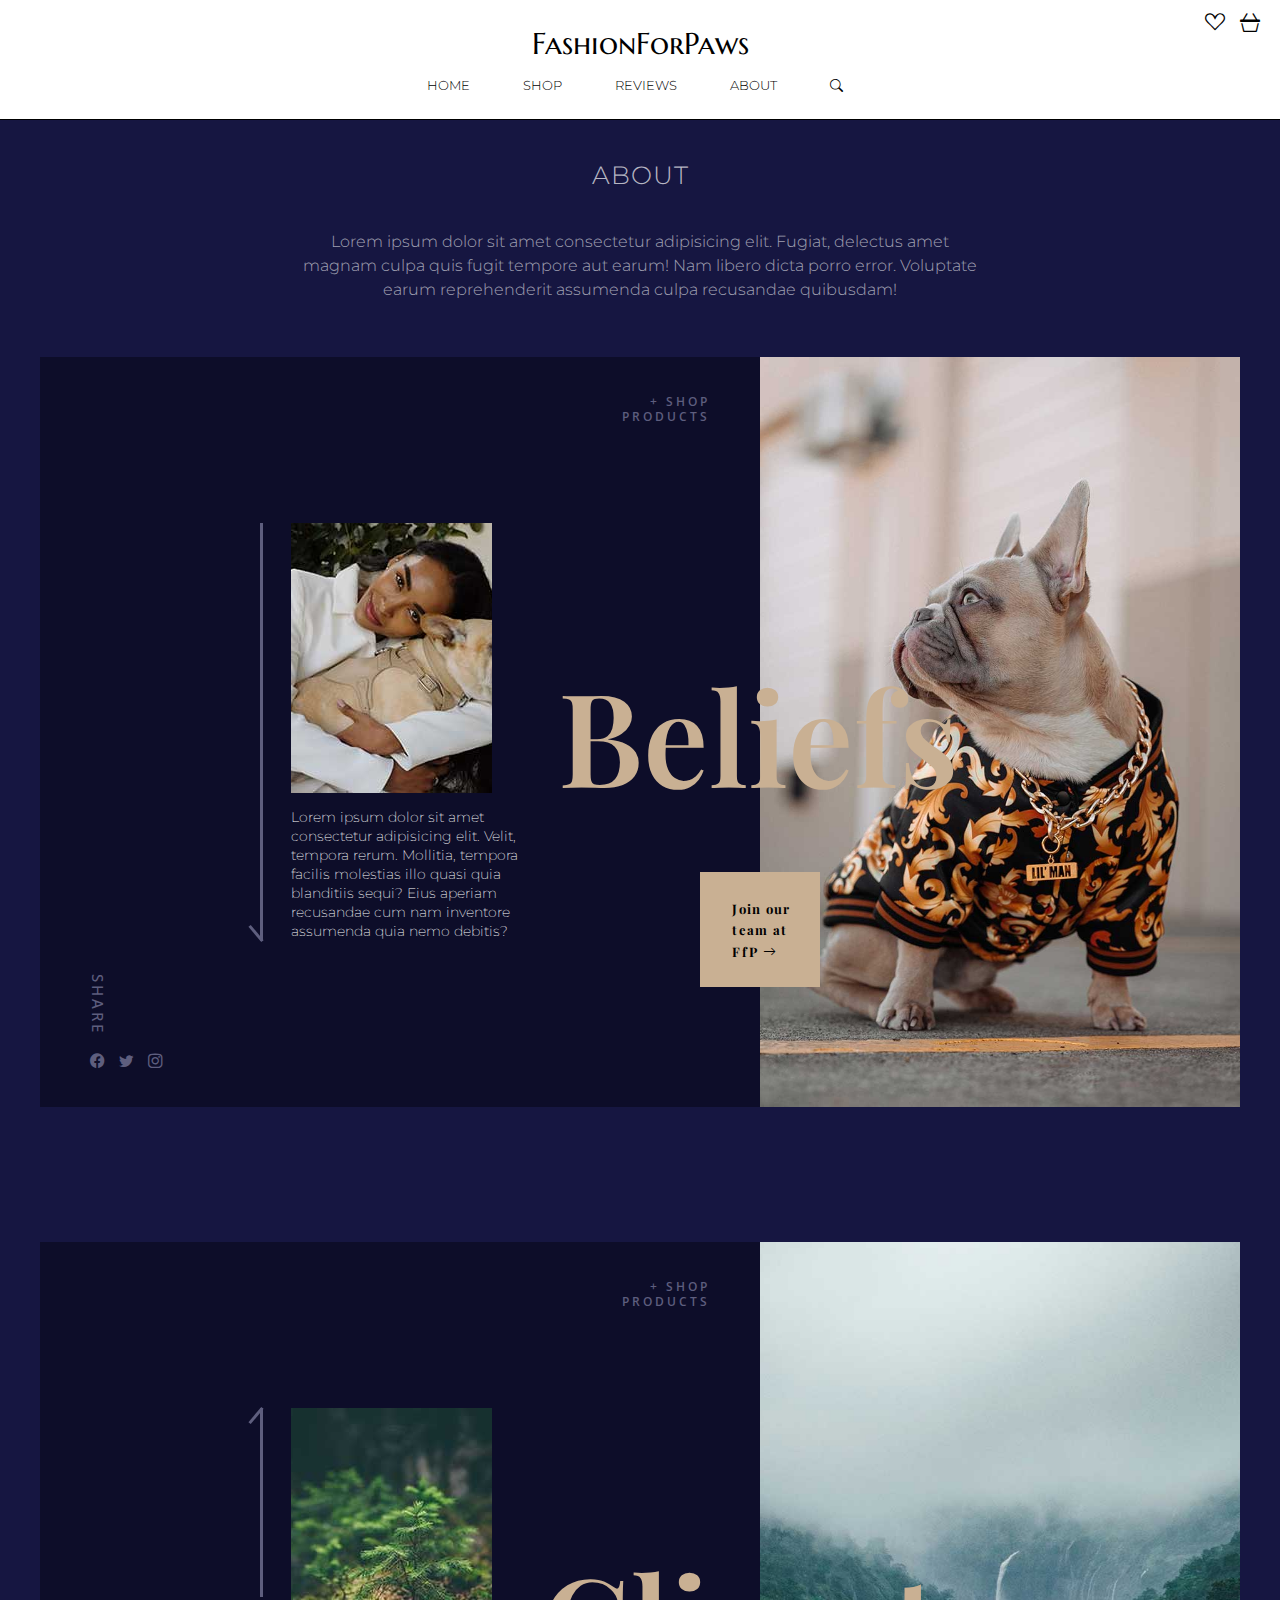
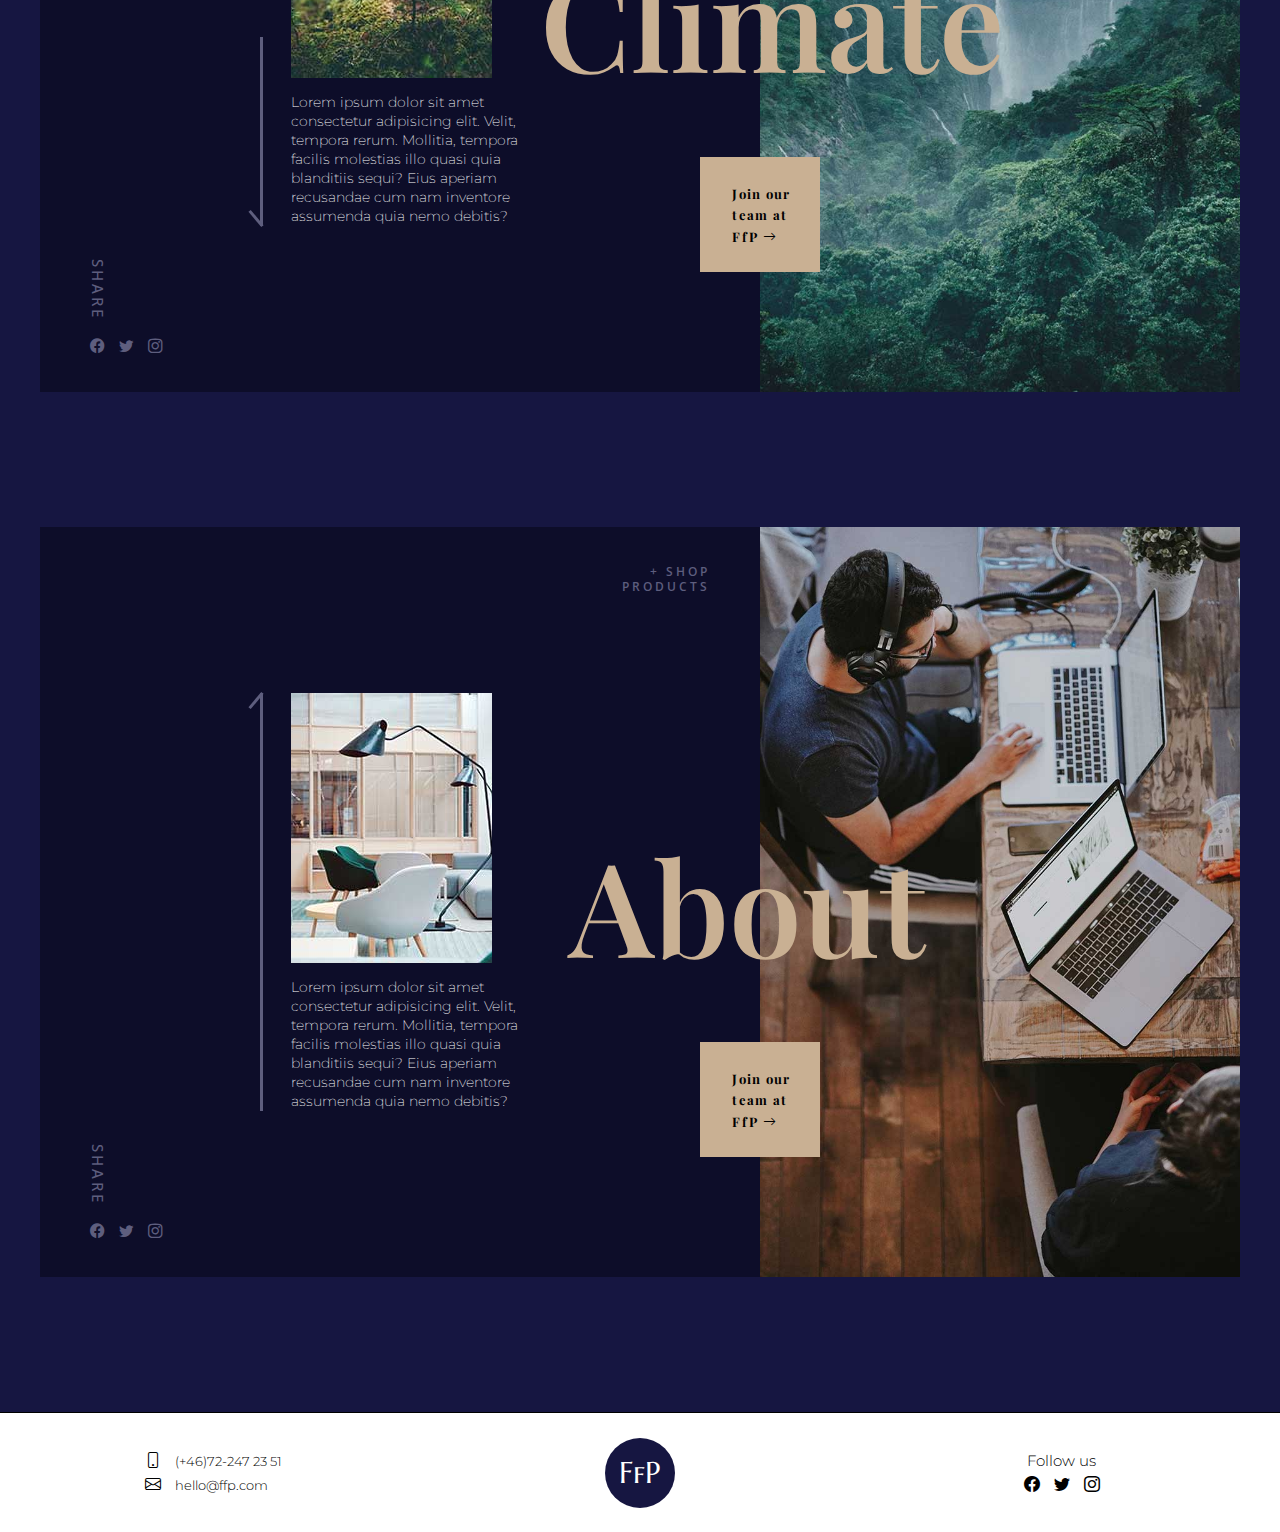
==== commit 9ca57002: "change nav" ====
--- a/about.html
+++ b/about.html
@@ -26,7 +26,7 @@
             <section id="logga">FashionForPaws</section>
             <nav>
                 <a href="index.html">Home</a>
-                <a href="products.html">Dog's fashion</a>
+                <a href="products.html">Shop</a>
                 <a href="reviews.html">Reviews</a>
                 <a href="about.html">About</a>
 
--- a/css/general_style.css
+++ b/css/general_style.css
@@ -67,17 +67,24 @@
 }
 
 
-nav {
+/* nav {
     display: flex;
     column-gap: 30px;
     justify-content: center;
     font-size: 13px;
 
+} */
+nav{
+   text-align:center; 
+   font-size: 13px;
+   margin-top: 10px;
+   
 }
 
 nav a {
     padding: 10px;
     text-transform: uppercase;
+    margin: 0 15px;
 }
 
 nav a:hover {
@@ -137,4 +144,10 @@
     display: grid;
     row-gap: 5px;
 }
+@media screen and (max-width: 767px){
+    nav a{
+        margin: 0;
 
+    }
+}
+
--- a/css/about.css
+++ b/css/about.css
@@ -532,17 +532,17 @@
     }
 
     .share-about {
-        bottom: 25px;
-        left: 40px;
+        bottom: 30px;
+        left: 45px;
         text-shadow: 1px 1px 15px black;
         /* padding: 37px 50px; */
     }
 
     .work {
         top: auto;
-        right: 40px;
-        bottom: 25px;
-    }
-    
-}
-
+        right: 45px;
+        bottom: 30px;
+    }
+    
+}
+
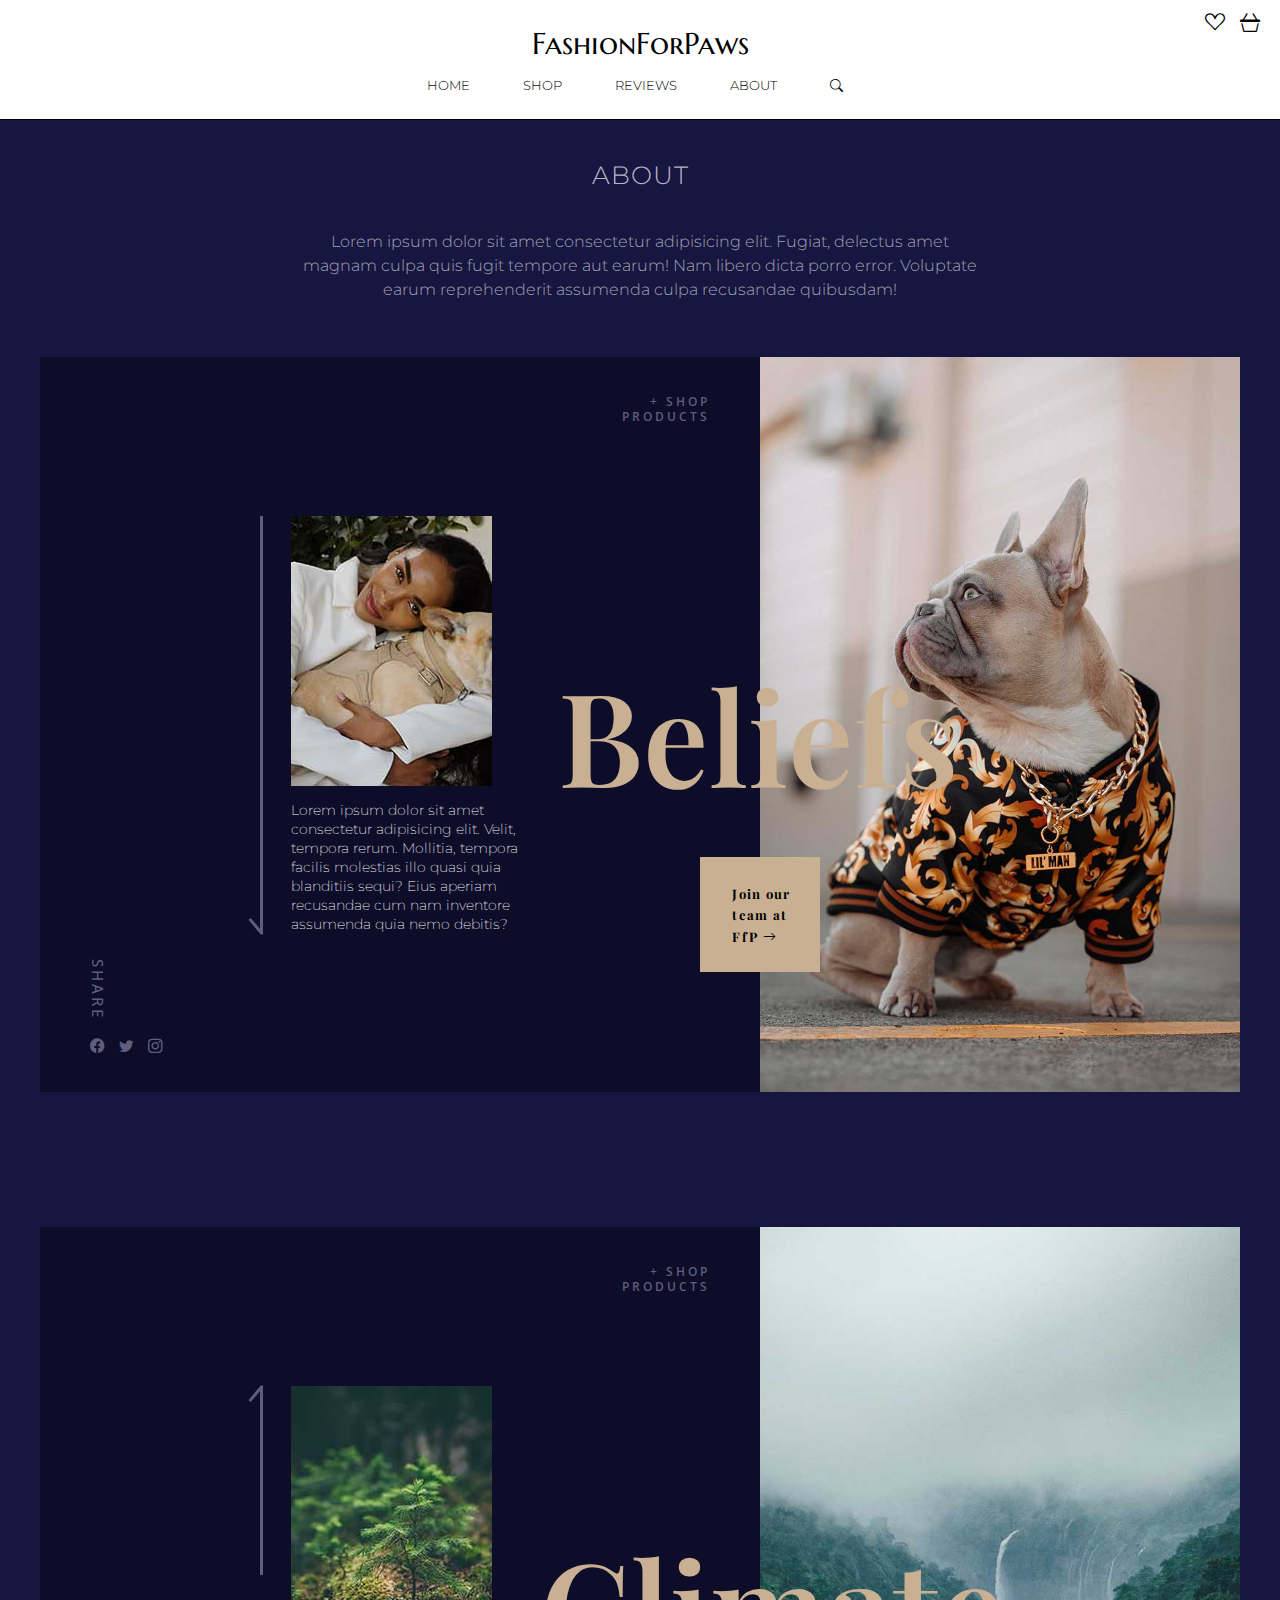
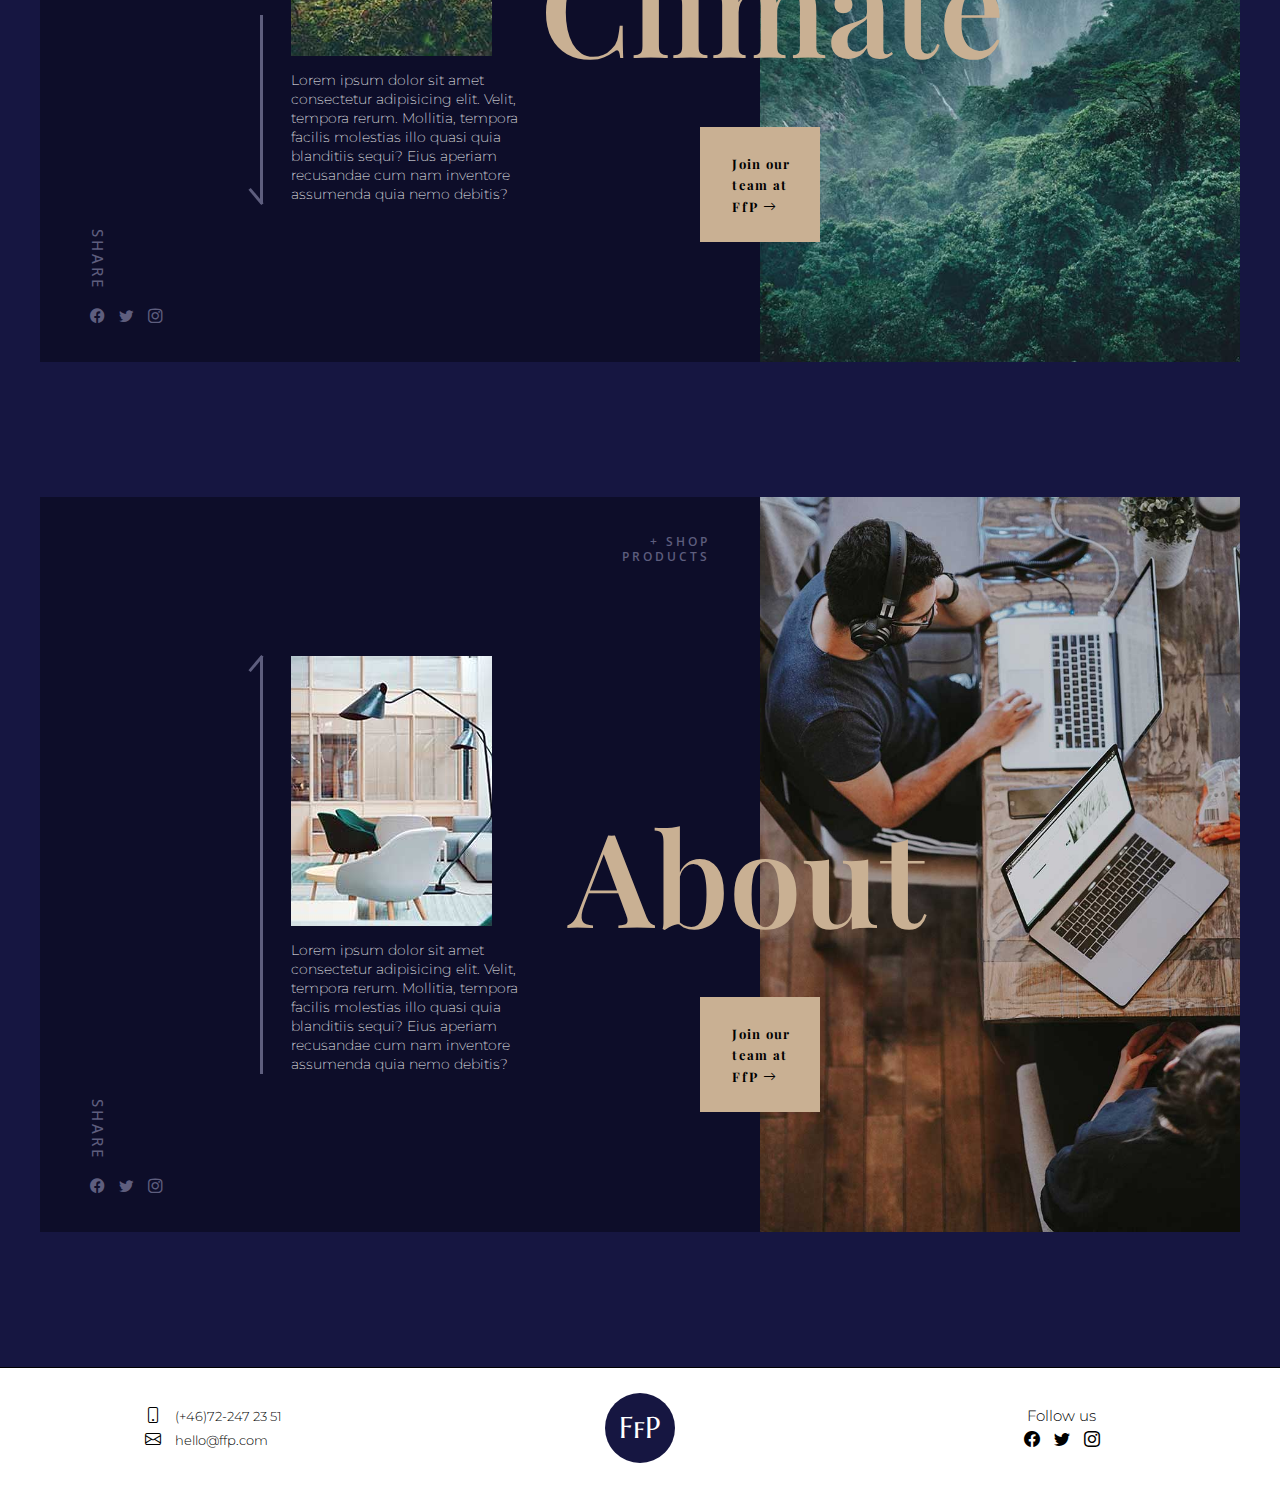
==== commit 4ebabd78: "Börjar förbättra main container" ====
--- a/about.html
+++ b/about.html
@@ -35,52 +35,12 @@
             </nav>
         </header>
         <!-- ----------------------- ABOUT ----------------------- -->
-        <section id="work-contact">
-            <i onclick="minfunktion()" class="bi bi-x"></i>
-            <address id="work-contact-info">
-                <h4>Contact</h4>
-                <section>
-                    <div>
-                        <a href=""><i class="bi bi-phone"></i>
-                            <p>(+46)72-247 23 51</p>
-                        </a>
-                    </div>
-                    <div>
-                        <a href=""><i class="bi bi-envelope"></i>
-                            <p>hello@ffp.com</p>
-                        </a>
-                    </div>
-                    <div>
-                        <a href=""><i class="bi bi-instagram"></i>
-                            <p>@Fashionforpaws</p>
-                        </a>
-                    </div>
-                    <div>
-                        <a href=""><i class="bi bi-facebook"></i>
-                            <p>Fashion For Paws</p>
-                        </a>
-                    </div>
-                    <div>
-                        <a href=""><i class="bi bi-twitter"></i>
-                            <p>@Fashionforpaws</p>
-                        </a>
-                    </div>
-                </section>
-            </address>
-            <section id="work-contact-text">
-                <h3>Join our team</h3>
-                <p>Lorem, ipsum dolor sit amet consectetur adipisicing elit. Quia quidem cupiditate delectus modi iste ullam molestias ipsam sit, natus eaque non quaerat dolorum, debitis facere reprehenderit ab eveniet sequi ducimus? <br><br> Lorem, ipsum dolor sit amet consectetur adipisicing elit. Quia quidem cupiditate delectus modi iste ullam molestias ipsam sit, natus eaque non quaerat dolorum. <br><br> Debitis facere reprehenderit ab eveniet sequi ducimus!</p>
-            </section>
-
-        </section>
-        <div onclick="minfunktion()" class="close-popup"></div>
-
         <!-- -------------- MAIN START -------------- -->
-
-        <div id="container-main">
-            <h1>About</h1>
-            <P class="page-intro">Lorem ipsum dolor sit amet consectetur adipisicing elit. Fugiat, delectus amet magnam culpa quis fugit tempore aut earum! Nam libero dicta porro error. Voluptate earum reprehenderit assumenda culpa recusandae quibusdam!</P>
-            <main>
+        <main>
+            <div id="container-main">
+                <h1>About</h1>
+                <P class="page-intro">Lorem ipsum dolor sit amet consectetur adipisicing elit. Fugiat, delectus amet magnam culpa quis fugit tempore aut earum! Nam libero dicta porro error. Voluptate earum reprehenderit assumenda culpa recusandae quibusdam!</P>
+                <!-- <main> -->
                 <!-- -------------- Section 1 START -------------- -->
                 <div>
                     <section class="info" id="filosofi">
@@ -88,7 +48,7 @@
                         <a href="products.html" target="_blank" class="work">
                             + Shop <br>
                             products
-                         </a>
+                            </a>
                         <section class="info-content">
                             <h5>Beliefs</h5>
                             <div class="arrow-about">
@@ -127,7 +87,7 @@
                         <a href="products.html" target="_blank" class="work">
                             + Shop <br>
                             products
-                         </a>
+                            </a>
                         <section class="info-content">
                             <h5>Climate</h5>
                             <div class="arrow-about">
@@ -167,7 +127,7 @@
                         <a href="products.html" target="_blank" class="work">
                             + Shop <br>
                             products
-                         </a>
+                            </a>
                         <section class="info-content">
                             <h5>About</h5>
                             <div class="arrow-about">
@@ -197,9 +157,52 @@
                         <img src="img/img-about/annie-spratt-vGgn0xLdy8s-unsplash.jpg" alt="Cute dog with jacket and gold necklace">
                     </section>
                 </div>
-                
-            </main>
-        </div>
+
+            </div>
+
+            <!-- --------------- POPUP - JOIN OUR TEAM --------------- -->
+
+            <section id="work-contact">
+                <i onclick="minfunktion()" class="bi bi-x"></i>
+                <address id="work-contact-info">
+                    <h4>Contact</h4>
+                    <section>
+                        <div>
+                            <a href=""><i class="bi bi-phone"></i>
+                                <p>(+46)72-247 23 51</p>
+                            </a>
+                        </div>
+                        <div>
+                            <a href=""><i class="bi bi-envelope"></i>
+                                <p>hello@ffp.com</p>
+                            </a>
+                        </div>
+                        <div>
+                            <a href=""><i class="bi bi-instagram"></i>
+                                <p>@Fashionforpaws</p>
+                            </a>
+                        </div>
+                        <div>
+                            <a href=""><i class="bi bi-facebook"></i>
+                                <p>Fashion For Paws</p>
+                            </a>
+                        </div>
+                        <div>
+                            <a href=""><i class="bi bi-twitter"></i>
+                                <p>@Fashionforpaws</p>
+                            </a>
+                        </div>
+                    </section>
+                </address>
+                <section id="work-contact-text">
+                    <h3>Join our team</h3>
+                    <p>Lorem, ipsum dolor sit amet consectetur adipisicing elit. Quia quidem cupiditate delectus modi iste ullam molestias ipsam sit, natus eaque non quaerat dolorum, debitis facere reprehenderit ab eveniet sequi ducimus? <br><br> Lorem, ipsum dolor sit amet consectetur adipisicing elit. Quia quidem cupiditate delectus modi iste ullam molestias ipsam sit, natus eaque non quaerat dolorum. <br><br> Debitis facere reprehenderit ab eveniet sequi ducimus!</p>
+                </section>
+    
+            </section>
+            <div onclick="minfunktion()" class="close-popup"></div>
+            
+        </main>
         <!-- --------------- FOOTER --------------- -->
         <footer>
             <address>
--- a/css/general_style.css
+++ b/css/general_style.css
@@ -17,14 +17,15 @@
     font-weight: 300;
 }
 
-#container {
+/* #container {
     display: grid;
     grid-template-rows: minmax(120px, auto) auto minmax(120px, auto);
 
 
-}
+} */
 
 header {
+    min-height: 120px;
     position: relative;
     border-bottom: 1px solid black;
 }
@@ -66,14 +67,6 @@
     color: black;
 }
 
-
-/* nav {
-    display: flex;
-    column-gap: 30px;
-    justify-content: center;
-    font-size: 13px;
-
-} */
 nav{
    text-align:center; 
    font-size: 13px;
@@ -96,13 +89,13 @@
 }
 
 footer {
+    height: 120px;
     position: relative;
     border-top: 1px solid black;
     display: grid;
     grid-template-columns: repeat(3, 1fr);
     justify-items: center;
     align-items: center;
-    flex-direction: column;
     row-gap: 10px;
 }
 
@@ -144,10 +137,15 @@
     display: grid;
     row-gap: 5px;
 }
+
 @media screen and (max-width: 767px){
     nav a{
         margin: 0;
 
     }
+
+    footer address p {
+        display: none;
+    }
 }
 
--- a/css/about.css
+++ b/css/about.css
@@ -8,6 +8,19 @@
 
 html {
     scroll-behavior: smooth;
+}
+
+
+img {
+    object-fit: cover;
+    width: 100%;
+    height: 100%;
+}
+
+
+
+h1 {
+    color: rgba(255, 255, 255, 0.7);
 }
 
 h2 {
@@ -39,7 +52,6 @@
     font-family: 'playfair display';
     font-size: 30px;
     margin-bottom: 35px;
-    
 }
 
 h4 {
@@ -50,26 +62,19 @@
     letter-spacing: 1px;
 }
 
-img {
-    object-fit: cover;
-    width: 100%;
-    height: 100%;
-}
-
 
 /* -------------- MAIN - START -------------- */
 
 
 #container-main {
     display: grid;
+    grid-template-rows: auto auto;
+    grid-auto-rows: 870px;
+    grid-template-columns: minmax(auto, 1250px);
+    justify-content: center;
     justify-items: center;
     background-color: rgb(22, 22, 65);
-    padding: 0 40px 15vh 40px;
-    
-}
-
-h1 {
-    color: rgba(255, 255, 255, 0.7);
+    padding: 0 40px;
 }
 
 .page-intro {
@@ -81,17 +86,12 @@
     color: rgba(255, 255, 255, 0.6);
 }
 
-main {
-    display: grid;
-    grid-template: repeat(3, 750px) / 1fr;
-    row-gap: 15vh;
-    max-width: 1250px;
-}
-
-main > div {
+#container-main > div {
     position: relative;
     display: flex;
     justify-content: space-between;
+    margin-bottom: 15vh;
+    width: 100%;
 }
 
 .info {
@@ -292,6 +292,10 @@
     justify-content: space-between;
 }
 
+.close-popup {
+    display: none;
+}
+
 .bi-x {
     position: absolute;
     top: 10px;
@@ -353,10 +357,6 @@
     display: none;
 }
 
-.close-popup {
-    display: none;
-}
-
 
 /* -------------- MEDIA QUERIES - START -------------- */
 
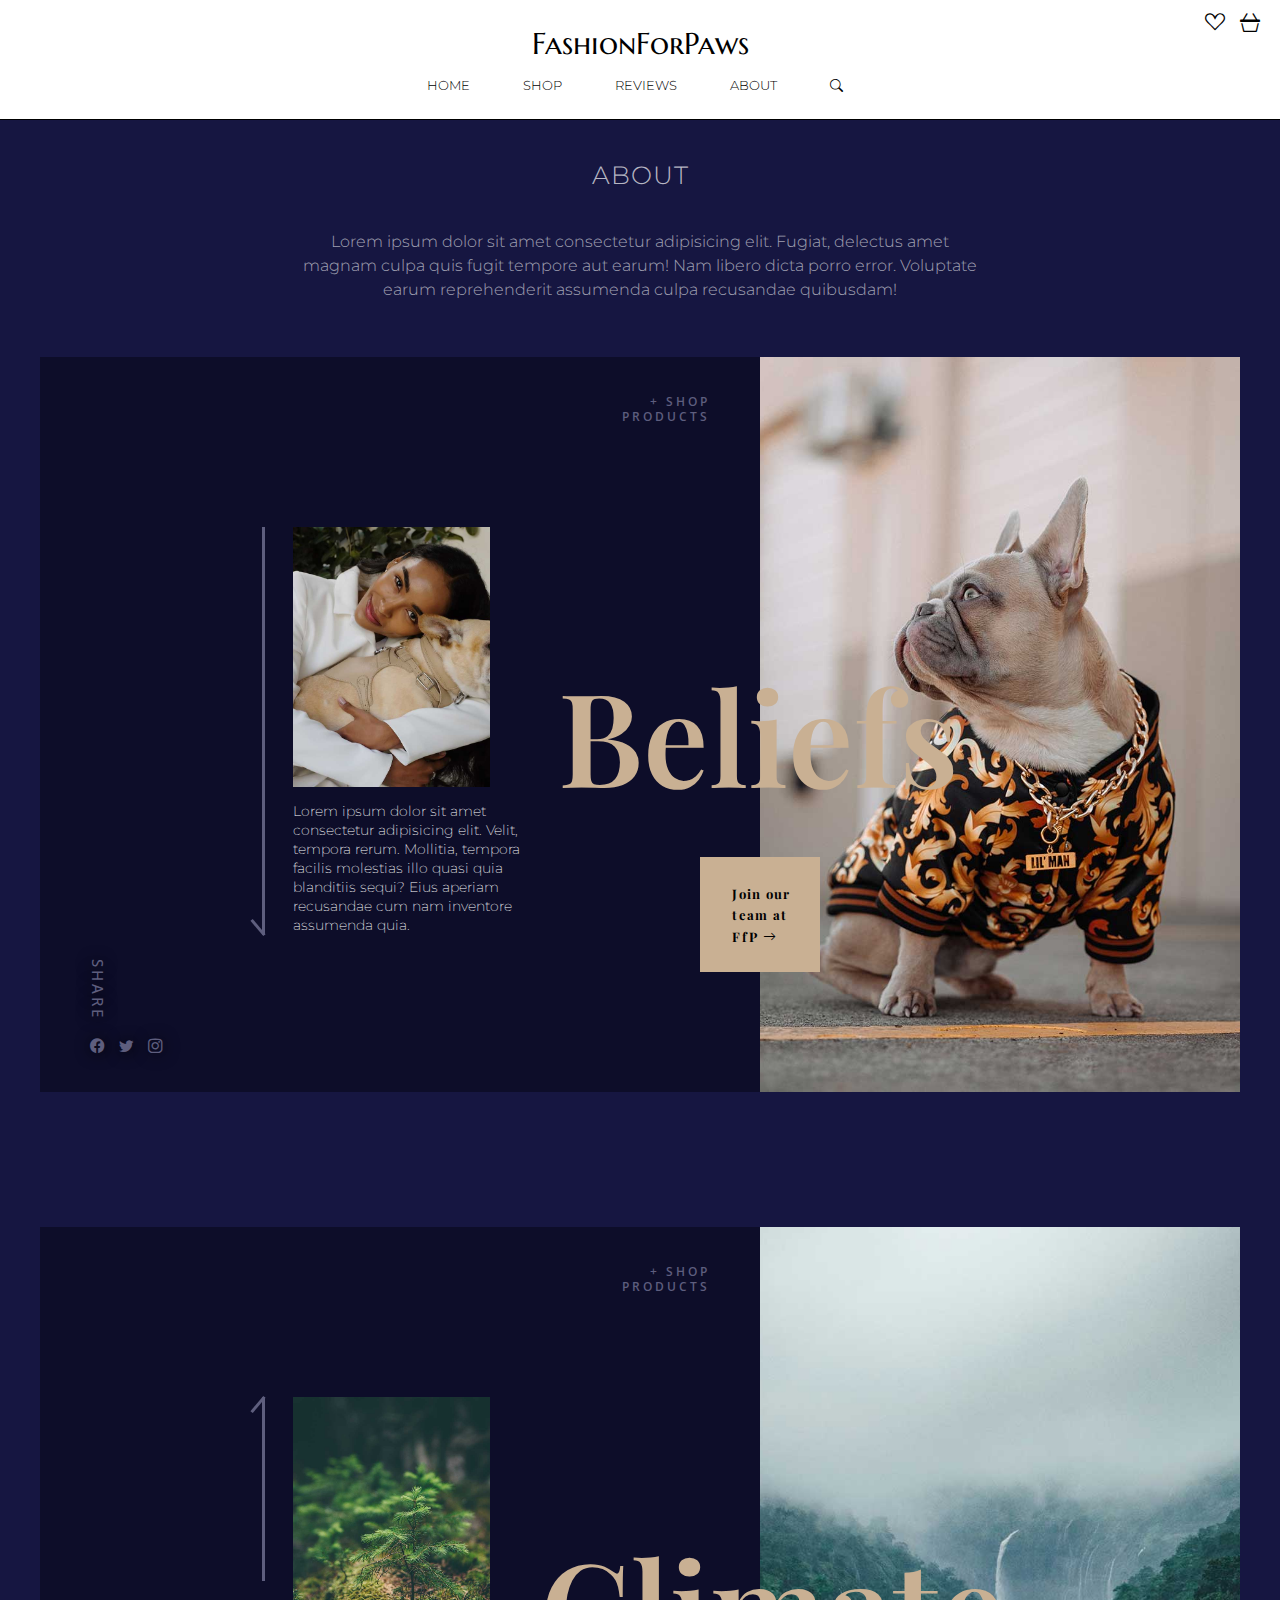
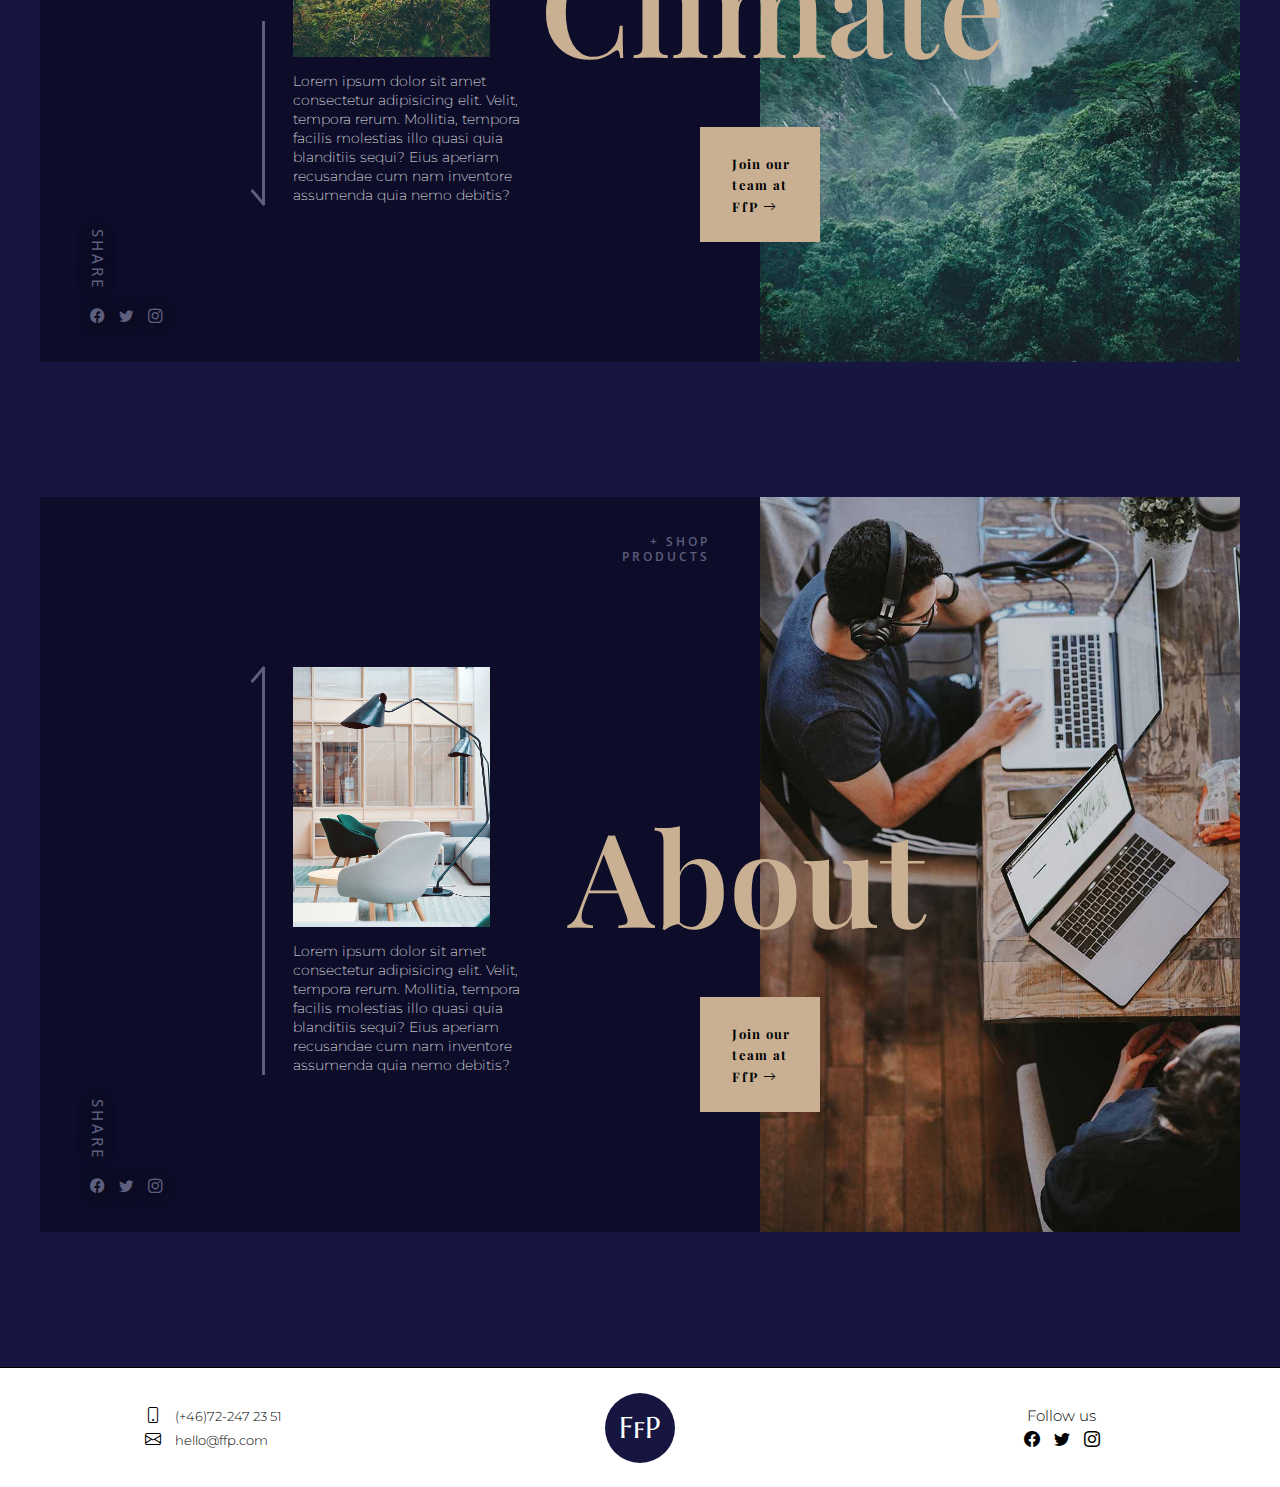
==== commit cff0cacc: "Färdig med omstrukturering av html" ====
--- a/about.html
+++ b/about.html
@@ -40,69 +40,65 @@
             <div id="container-main">
                 <h1>About</h1>
                 <P class="page-intro">Lorem ipsum dolor sit amet consectetur adipisicing elit. Fugiat, delectus amet magnam culpa quis fugit tempore aut earum! Nam libero dicta porro error. Voluptate earum reprehenderit assumenda culpa recusandae quibusdam!</P>
-                <!-- <main> -->
-                <!-- -------------- Section 1 START -------------- -->
-                <div>
-                    <section class="info" id="filosofi">
-                        <h2 id="h2-beliefs">Beliefs</h2>
-                        <a href="products.html" target="_blank" class="work">
+                <!-- -------------- Article 1 START -------------- -->
+                <article id="beliefs">
+                    <section class="article-main-content">
+                        <a href="products.html" target="_blank" class="shop-products-about">
                             + Shop <br>
                             products
-                            </a>
-                        <section class="info-content">
-                            <h5>Beliefs</h5>
-                            <div class="arrow-about">
-                                <a href="#miljo" class="arrow-down">
-                                    <div class="line-2"></div>
-                                </a>
-                            </div>
-                            <img src="img/img-about/im-319286.jpg" alt="" width="201px" height="270px" class="info-img">
-                            <p>
-                                Lorem ipsum dolor sit amet consectetur adipisicing elit. Velit, tempora rerum. Mollitia, tempora facilis molestias illo quasi quia blanditiis sequi? Eius aperiam recusandae cum nam inventore assumenda quia nemo debitis?
-                            </p>
-                            <section class="share-about">
-                                <p>Share</p>
-                                <a href=""><i class="bi bi-share"></i></a>
-                                <a href=""><i class="bi bi-facebook"></i></a>
-                                <a href=""><i class="bi bi-twitter"></i></a>
-                                <a href=""><i class="bi bi-instagram"></i></a>
-                            </section>
-                            <section class="recruit-sm-screens">testar</section>
-                        </section>
-                    </section>
-                    <section class="large-img">
-                        <h2 class="h2-phone">Beliefs</h2>
-                        <div class="fyrkant" onclick="minfunktion()">
+                        </a>
+                        <h2 id="h2-beliefs">Beliefs</h2>
+                        <div class="arrow-about-container">
+                            <a href="#climate" class="arrow-down">
+                                <div class="arrow-down-sm-line"></div>
+                            </a>
+                        </div>
+                        <img src="img/img-about/im-319286.jpg" alt="woman cuddling with dog" width="201px" height="270px" class="small-img">
+                        <p>
+                            Lorem ipsum dolor sit amet consectetur adipisicing elit. Velit, tempora rerum. Mollitia, tempora facilis molestias illo quasi quia blanditiis sequi? Eius aperiam recusandae cum nam inventore assumenda quia.
+                        </p>
+                        <a class="join-our-team" onclick="minfunktion()">
                             <p>Join our</p>
                             <p>team at</p>
                             <p>FfP <i class="bi bi-arrow-right"></i></p>  
-                        </div>
-                        <img id="dog" src="img/img-about/karsten-winegeart-Y0nU6dqDCbY-unsplash.jpg" alt="Cute dog with jacket and gold necklace">
-                    </section>
-                </div>
-                <!-- -------------- SECTION 2 START -------------- -->
-                <div>
-                    <section class="info" id="miljo">
-                        <h2 id="h2-climate">Climate</h2>
-                        <a href="products.html" target="_blank" class="work">
+                        </a>
+                        <section class="share-about">
+                            <p>Share</p>
+                            <a href="#"><i class="bi bi-share"></i></a>
+                            <a href="#"><i class="bi bi-facebook"></i></a>
+                            <a href="#"><i class="bi bi-twitter"></i></a>
+                            <a href="#"><i class="bi bi-instagram"></i></a>
+                        </section>
+                    </section>
+                    <img class="large-img" src="img/img-about/karsten-winegeart-Y0nU6dqDCbY-unsplash.jpg" alt="Cute dog with jacket and gold necklace">
+                </article>
+
+                <!-- -------------- Article 2 START -------------- -->
+
+                <article id="climate">
+                    <section class="article-main-content">
+                        <a href="products.html" target="_blank" class="shop-products-about">
                             + Shop <br>
                             products
-                            </a>
-                        <section class="info-content">
-                            <h5>Climate</h5>
-                            <div class="arrow-about">
-                                <a href="#filosofi" class="arrow-up">
-                                    <div class="line-1"></div>
-                                </a>                            
-                                <a href="#om-oss" class="arrow-down">
-                                    <div class="line-2"></div>
-                                </a>
-                            </div>
-                            <img src="img/img-about/matthew-smith-Rfflri94rs8-unsplash.jpg" alt="" width="201px" height="270px" class="info-img">
-                            <p>
-                                Lorem ipsum dolor sit amet consectetur adipisicing elit. Velit, tempora rerum. Mollitia, tempora facilis molestias illo quasi quia blanditiis sequi? Eius aperiam recusandae cum nam inventore assumenda quia nemo debitis?
-                            </p>
-                        </section>
+                        </a>
+                        <h2>Climate</h2>
+                        <div class="arrow-about-container">
+                            <a href="#beliefs" class="arrow-up">
+                                <div class="arrow-up-sm-line"></div>
+                            </a>                            
+                            <a href="#about" class="arrow-down">
+                                <div class="arrow-down-sm-line"></div>
+                            </a>
+                        </div>
+                        <img src="img/img-about/matthew-smith-Rfflri94rs8-unsplash.jpg" alt="small pinetree seedling" width="201px" height="270px" class="small-img">
+                        <p>
+                            Lorem ipsum dolor sit amet consectetur adipisicing elit. Velit, tempora rerum. Mollitia, tempora facilis molestias illo quasi quia blanditiis sequi? Eius aperiam recusandae cum nam inventore assumenda quia nemo debitis?
+                        </p>
+                        <a class="join-our-team" onclick="minfunktion()">
+                            <p>Join our</p>
+                            <p>team at</p>
+                            <p>FfP <i class="bi bi-arrow-right"></i></p>  
+                        </a>
                         <section class="share-about">
                             <p>Share</p>
                             <a href=""><i class="bi bi-share"></i></a>
@@ -111,35 +107,32 @@
                             <a href=""><i class="bi bi-instagram"></i></a>
                         </section>
                     </section>
-                    <section class="large-img">
-                        <div class="fyrkant" onclick="minfunktion()">
+                    <img class="large-img" src="img/img-about/atharva-tulsi-XQKd1UN7gUU-unsplash.jpg" alt="Beautiful green forest with waterfall">
+                </article>
+
+                <!-- -------------- Article 3 START -------------- -->
+
+                <article>
+                    <section class="article-main-content" id="about">
+                        <a href="products.html" target="_blank" class="shop-products-about">
+                            + Shop <br>
+                            products
+                        </a>
+                        <h2 id="h2-about">About</h2>
+                        <div class="arrow-about-container">
+                            <a href="#climate" class="arrow-up">
+                                <div class="arrow-up-sm-line"></div>
+                            </a>                            
+                        </div>
+                        <img src="img/img-about/toa-heftiba-FV3GConVSss-unsplash.jpg" alt="minimalistic office space" width="201px" height="270px" class="small-img">
+                        <p>
+                            Lorem ipsum dolor sit amet consectetur adipisicing elit. Velit, tempora rerum. Mollitia, tempora facilis molestias illo quasi quia blanditiis sequi? Eius aperiam recusandae cum nam inventore assumenda quia nemo debitis?
+                        </p>
+                        <a class="join-our-team" onclick="minfunktion()">
                             <p>Join our</p>
                             <p>team at</p>
                             <p>FfP <i class="bi bi-arrow-right"></i></p>  
-                        </div>
-                        <img id="forrest" src="img/img-about/atharva-tulsi-XQKd1UN7gUU-unsplash.jpg" alt="Cute dog with jacket and gold necklace">
-                    </section>
-                </div>
-                <!-- -------------- SECTION 3 START -------------- -->
-                <div>
-                    <section class="info" id="om-oss">
-                        <h2 id="h2-about">About</h2>
-                        <a href="products.html" target="_blank" class="work">
-                            + Shop <br>
-                            products
-                            </a>
-                        <section class="info-content">
-                            <h5>About</h5>
-                            <div class="arrow-about">
-                                <a href="#miljo" class="arrow-up">
-                                    <div class="line-1"></div>
-                                </a>                            
-                            </div>
-                            <img src="img/img-about/toa-heftiba-FV3GConVSss-unsplash.jpg" alt="" width="201px" height="270px" class="info-img">
-                            <p>
-                                Lorem ipsum dolor sit amet consectetur adipisicing elit. Velit, tempora rerum. Mollitia, tempora facilis molestias illo quasi quia blanditiis sequi? Eius aperiam recusandae cum nam inventore assumenda quia nemo debitis?
-                            </p>
-                        </section>
+                        </a>
                         <section class="share-about">
                             <p>Share</p>
                             <a href=""><i class="bi bi-share"></i></a>
@@ -148,15 +141,8 @@
                             <a href=""><i class="bi bi-instagram"></i></a>
                         </section>
                     </section>
-                    <section class="large-img">
-                        <div class="fyrkant" onclick="minfunktion()">
-                            <p>Join our</p>
-                            <p>team at</p>
-                            <p>FfP <i class="bi bi-arrow-right"></i></p>  
-                        </div>
-                        <img src="img/img-about/annie-spratt-vGgn0xLdy8s-unsplash.jpg" alt="Cute dog with jacket and gold necklace">
-                    </section>
-                </div>
+                    <img class="large-img" src="img/img-about/annie-spratt-vGgn0xLdy8s-unsplash.jpg" alt="Coworkers working with laptops at table">
+                </article>
 
             </div>
 
--- a/css/general_style.css
+++ b/css/general_style.css
@@ -3,7 +3,6 @@
     --dark: rgb(13, 13, 41);
     --beige: rgb(201, 176, 147);
     --sand: #f2efea;
-
 }
 
 * {
@@ -13,16 +12,9 @@
 }
 
 body {
-    font-family: montserrat;
+    font-family: 'Montserrat', sans-serif;
     font-weight: 300;
 }
-
-/* #container {
-    display: grid;
-    grid-template-rows: minmax(120px, auto) auto minmax(120px, auto);
-
-
-} */
 
 header {
     min-height: 120px;
@@ -35,11 +27,10 @@
  right: 10px;
  top: 10px;  
  font-size: 20px;
-
 }
 
 .bi {
-    margin-right: 10px; /* Ta bort margin-righ härifrån? / Anna */
+    margin-right: 10px;
 }
 
 
@@ -53,7 +44,7 @@
 }
 
 h1 {
-    font-family: montserrat;
+    font-family: 'Montserrat', sans-serif;
     text-align: center;
     font-weight: 300;
     text-transform: uppercase;
@@ -71,7 +62,6 @@
    text-align:center; 
    font-size: 13px;
    margin-top: 10px;
-   
 }
 
 nav a {
@@ -104,7 +94,6 @@
     flex-direction: column;
     font-style: normal;
     row-gap: 5px;
-    
 }
 
 address p {
@@ -119,29 +108,25 @@
     width: 70px;
     height: 70px;
     border-radius: 50%;
-    font-family: Marcellus SC;
+    font-family: 'Marcellus SC', serif;
     font-size: 30px;
     background-color: rgb(22, 22, 65);
     color: white;
-    
 }
 
 #follow {
     font-size: 15px;
     margin-right: 10px;
     text-align: center;
-
 }
 
 #social {
     display: grid;
     row-gap: 5px;
 }
-
 @media screen and (max-width: 767px){
     nav a{
         margin: 0;
-
     }
 
     footer address p {
--- a/css/about.css
+++ b/css/about.css
@@ -31,17 +31,12 @@
     font-weight: 600;
     color: rgb(201, 176, 147);
     font-family: 'Playfair Display', serif;
-    z-index: 20;
-}
-
-.h2-phone {
-    display: none;
+    z-index: 10;
+    grid-area: headline;
 }
 
 #h2-beliefs {
     left: 72%;
-    
-
 }
 
 #h2-about {
@@ -62,15 +57,27 @@
     letter-spacing: 1px;
 }
 
+h5 {
+    display: none;
+    position: relative;
+    left: -10px;
+    font-size: 50px;
+    font-family: 'playfair display';
+    margin-bottom: 25px;
+    color: rgba(255, 255, 255, 0.6);
+    font-weight: 400;
+    letter-spacing: 1px;
+}
+
 
 /* -------------- MAIN - START -------------- */
 
 
 #container-main {
     display: grid;
+    grid-template-columns: minmax(auto, 1250px);
     grid-template-rows: auto auto;
     grid-auto-rows: 870px;
-    grid-template-columns: minmax(auto, 1250px);
     justify-content: center;
     justify-items: center;
     background-color: rgb(22, 22, 65);
@@ -86,24 +93,29 @@
     color: rgba(255, 255, 255, 0.6);
 }
 
-#container-main > div {
+article {
     position: relative;
     display: flex;
     justify-content: space-between;
     margin-bottom: 15vh;
     width: 100%;
-}
-
-.info {
+    background-color: rgb(13, 13, 41);
+}
+
+.article-main-content {
     position: relative;
     display: grid;
+    grid-template-columns: 5px minmax(auto, 227px);
+    column-gap: 27px;
+    place-content: center;
     flex: 1 0 60%;
-    place-items: center;
-    background-color: rgb(13, 13, 41);
-    padding: 37px 50px;
-}
-
-.work {
+    padding: 12px 20px 0 0;
+    grid-template-areas:
+    "arrow img"
+    "arrow text";
+}
+
+.shop-products-about {
     position: absolute;
     top: 37px;
     right: 50px;
@@ -120,13 +132,17 @@
     position: absolute;
     bottom: 37px;
     left: 50px;
-    /* padding: 37px 50px; */
+    text-shadow: 1px 1px 15px black;
 }
 
 .share-about .bi,
 .share-about p {
     color: rgb(94, 94, 126);
     font-size: 14.5px;
+}
+
+.bi-share {
+    display: none;
 }
 
 .share-about p {
@@ -141,138 +157,76 @@
     transform: rotate(90deg);
 }
 
-.bi-share {
-    display: none;
-}
-
-.info-content {
-    display: grid;
-    grid-template-columns: 5px 250px;
-    column-gap: 27px;
-}
-
-/* .info-content {
-    display: flex;
-    column-gap: 27px;
-} */
-
-h5 {
-    display: none;
-    position: relative;
-    left: -10px;
-    grid-column: 1 / -1;
-    grid-row: 1 / 2;
-    font-size: 50px;
-    font-family: 'playfair display';
-    margin-bottom: 25px;
-    color: rgba(255, 255, 255, 0.6);
-    font-weight: 400;
-    letter-spacing: 1px;
-}
-
-.recruit-sm-screens {
-    display: none;
-    background-color: violet;
-    height: 20px;
-    grid-column: 2 / -1;
-    grid-row: 4 / 5;
-}
-
-.arrow-about {
+.arrow-about-container {
     display: flex;
     flex-direction: column;
-    grid-column: 1 / 2;
-    grid-row: 2 / 5;
-    /* background-color: rgb(219, 164, 155); */
     row-gap: 40px;
     align-items: center;
-}
-
-.arrow-up {
+    grid-area: arrow;
+}
+
+.arrow-up,
+.arrow-down {
     position: relative;
-    /* background-color: violet; */
     flex-grow: 1;
     border-right: var(--arrow-width) solid var(--arrow);
 }
 
-.arrow-down {
-    position: relative;
-    /* background-color: turquoise; */
-    flex-grow: 1;
-    border-right: var(--arrow-width) solid var(--arrow);
-}
-
-.line-1 {
-    position: absolute;
-    top: 6px;
+.arrow-up-sm-line,
+.arrow-down-sm-line {
+    position: absolute;
     left: -14px;
     width: 20px;
     height: 2px;
     border-top: var(--arrow-width) solid var(--arrow);
+}
+
+.arrow-up-sm-line {
+    top: 6px;
     transform: rotate(-50deg);
 }
 
-.line-2 {
-    position: absolute;
+.arrow-down-sm-line {
     bottom: 6px;
-    left: -14px;
-    width: 20px;
-    height: 2px;
-    border-top: var(--arrow-width) solid var(--arrow);
     transform: rotate(50deg);
 }
 
-.info-img {
-    width: 201px;
-    height: 270px;
+.small-img {
+    width: 87%;
+    height: 260px;
     margin-bottom: 15px;
-    grid-column: 2 / -1;
-    grid-row: 2 / 3;
-}
-
-.info-content > p {
-    grid-column: 2 / -1;
-    grid-row: 3 / 4;
-    width: 250px;
+    grid-area: img;
+}
+
+.article-main-content > p {
     color: white;
     line-height: 19px;
     font-size: 14px;
     font-weight: 200;
+    grid-area: text;
 } 
 
 .large-img {
-    position: relative;
-    flex: 0 0 40%;
-    background-color: var(--dark);
-}
-
-.fyrkant {
+    max-width: 40%;
+}
+
+.join-our-team {
     position: absolute;
     display: grid;
-    justify-content: center;
-    align-content: center;
+    place-content: center;
+    row-gap: 4.5px;
     bottom: 120px;
-    left: calc(var(--fyrkant-size) / -2);
+    right: calc(var(--fyrkant-size) / -2);
     height: calc(var(--fyrkant-size) - 5px);
     width: var(--fyrkant-size);
     background-color: rgb(201, 176, 147);
-    font-family: 'open sans';
-    font-size: 12px;
+    font-family: 'playfair display';
+    font-size: 13px;
     font-weight: 700;
     letter-spacing: 1.3px;
-    text-transform: uppercase;
-    row-gap: 4.5px;
     padding-left: 3px;
+    z-index: 10;
     cursor: pointer;
-}
-
-
-
-.fyrkant p {
-    font-family: 'playfair display';
-    text-transform: none;
-    font-size: 13px;
-    letter-spacing: 1.3px;
 }
 
 
@@ -288,7 +242,7 @@
     left: 50%;
     transform: translate(-50%, 0);
     background-color: white;
-    z-index: 50;
+    z-index: 20;
     justify-content: space-between;
 }
 
@@ -347,7 +301,7 @@
     width: 100vw;
     height: 100vh;
     background-color: rgba(0, 0, 0, 0.5);
-    z-index: 49;
+    z-index: 19;
     cursor: pointer;
 }
 
@@ -362,85 +316,60 @@
 
 
 @media screen and (max-width: 1024px) {
+
     #container-main {
-    }
-
-    h5 {
-        display: block;
-    }
-
-    main {
-        grid-template: repeat(3, 650px) / 1fr;;
-    }
-
-    /* 
-    main {
-        display: grid;
-        grid-template: repeat(3, 750px) / 1fr;
-        /* justify-content: center; 
-        row-gap: 15vh;
-        max-width: 1250px;
-    } */
-
-    main > div {
+        grid-auto-rows: 770px;
+    }
+
+    .article-main-content {
+        grid-template-columns: 5px minmax(auto, 27.3vw);
+        column-gap: 28px;
+        padding: 0 0 15px 0;
+        grid-template-areas:
+        "headline headline"
+        "arrow img"
+        "arrow text";
+    }
+
+    article {
         flex-direction: row-reverse;
     }
+
+    #h2-beliefs {
+        left: auto;
+    }
     
-    .info {
-        padding: 20px 40px 70px 40px;
-    }
-
-    .info-content {
-        column-gap: 30px;
-        grid-template-columns: 5px 255px;
-    }
-
-    /* .info-content {
-        display: grid;
-        grid-template-columns: 5px 250px;
-        column-gap: 32px;
-    } */
-    
-    .info-img {
-        width: 232px;
-    }
-
-    /* .info-img {
-        width: 240px;
-        height: 270px;
-        margin-bottom: 15px;
-        grid-column: 2 / -1;
-        grid-row: 2 / 3;
-    } */
-
-    .large-img > img {
+    #h2-about {
+        left: auto;
+    }
+
+    h2 {
+        position: relative;
+        top: auto;
+        left: -11px;
+        font-size: 50px;
+        margin-bottom: 25px;
+        color: rgba(255, 255, 255, 0.6);
+        font-weight: 400;
+        letter-spacing: 1px;
+    }
+
+    .small-img {
+        width: 100%;
+    }
+
+    .large-img {
         opacity: 0.5;
-    }
-
-    h2 {
+        max-width: 32%;
+    }
+
+    .join-our-team {
         display: none;
     }
-
-    .large-img {
-        flex: 0 0 32%;
-    }
-
-    .fyrkant {
-        display: none;
-        z-index: 5;
-    }
-
-    /* .large-img {
-        position: relative;
-        flex: 0 0 40%;
-        background-color: var(--dark);
-    } */
 
     .share-about {
         bottom: 22px;
         left: 32px;
-        text-shadow: 1px 1px 15px black;
-        /* padding: 37px 50px; */
     }
     
     .share-about .bi,
@@ -451,70 +380,32 @@
 }
 
 
-@media screen and (max-width: 768px) {
+@media screen and (max-width: 767px) {
+
     #container-main {
-        grid-template-columns: minmax(auto, 500px);
-    }
-
-    /* #container-main {
-        display: grid;
-        justify-content: center;
-        background-color: rgb(22, 22, 65);
-        padding: 0 40px 15vh 40px;
-    
-    } */
-
-    main {
-        display: flex;
-        flex-direction: column;
-        row-gap: 8vh;
-        min-width: 100%;
-    }
-
-/* 
-    main {
-        display: grid;
-        grid-template: repeat(3, 750px) / 1fr;
-        /* justify-content: center; 
-        row-gap: 15vh;
-        max-width: 1250px;
-    } */
-
-    main > div {
-        background: violet;
-        display: flex;
-        justify-content: space-between;
-    }
-
-    /* main > div {
-        display: flex;
-        justify-content: space-between;
-    } */
-
-    .info {
-        position: relative;
-        display: grid;
-        flex: 0 0 100%;
-        justify-content: center;
-        grid-template: auto / 1fr;
-        align-items: center;
-        padding: 35px 50px 105px 50px;
-    }
-
-    /* .info {
-        position: relative;
-        display: grid;
-        flex: 1 0 60%;
-        place-items: center;
-        background-color: rgb(13, 13, 41);
-        padding: 37px 50px;
-    } */
+        grid-auto-rows: auto;
+        padding: 0 13vw;
+        background: rgb(13, 13, 41);
+    }
+
+    article {
+        margin-bottom: 0;
+    }
+
+    .article-main-content {
+        grid-template-columns: 5px minmax(auto, 100%);
+        padding: 78px 0 155px 0;
+        border-top: 1px solid var(--arrow);
+    }
+
+    .small-img {
+        height: 70vw;
+    }
 
     .large-img {
         display: none;
     }
 
-    
     .share-about p {
         display: none;
     }
@@ -523,25 +414,15 @@
         display: inline;
     }
 
-    h2 {
-        display: none;
-    }
-
-    .fyrkant {
-        display: none;
-    }
-
     .share-about {
-        bottom: 30px;
-        left: 45px;
-        text-shadow: 1px 1px 15px black;
-        /* padding: 37px 50px; */
-    }
-
-    .work {
+        bottom: 40px;
+        left: 0;
+    }
+
+    .shop-products-about {
         top: auto;
-        right: 45px;
-        bottom: 30px;
+        right: 0;
+        bottom: 40px;
     }
     
 }
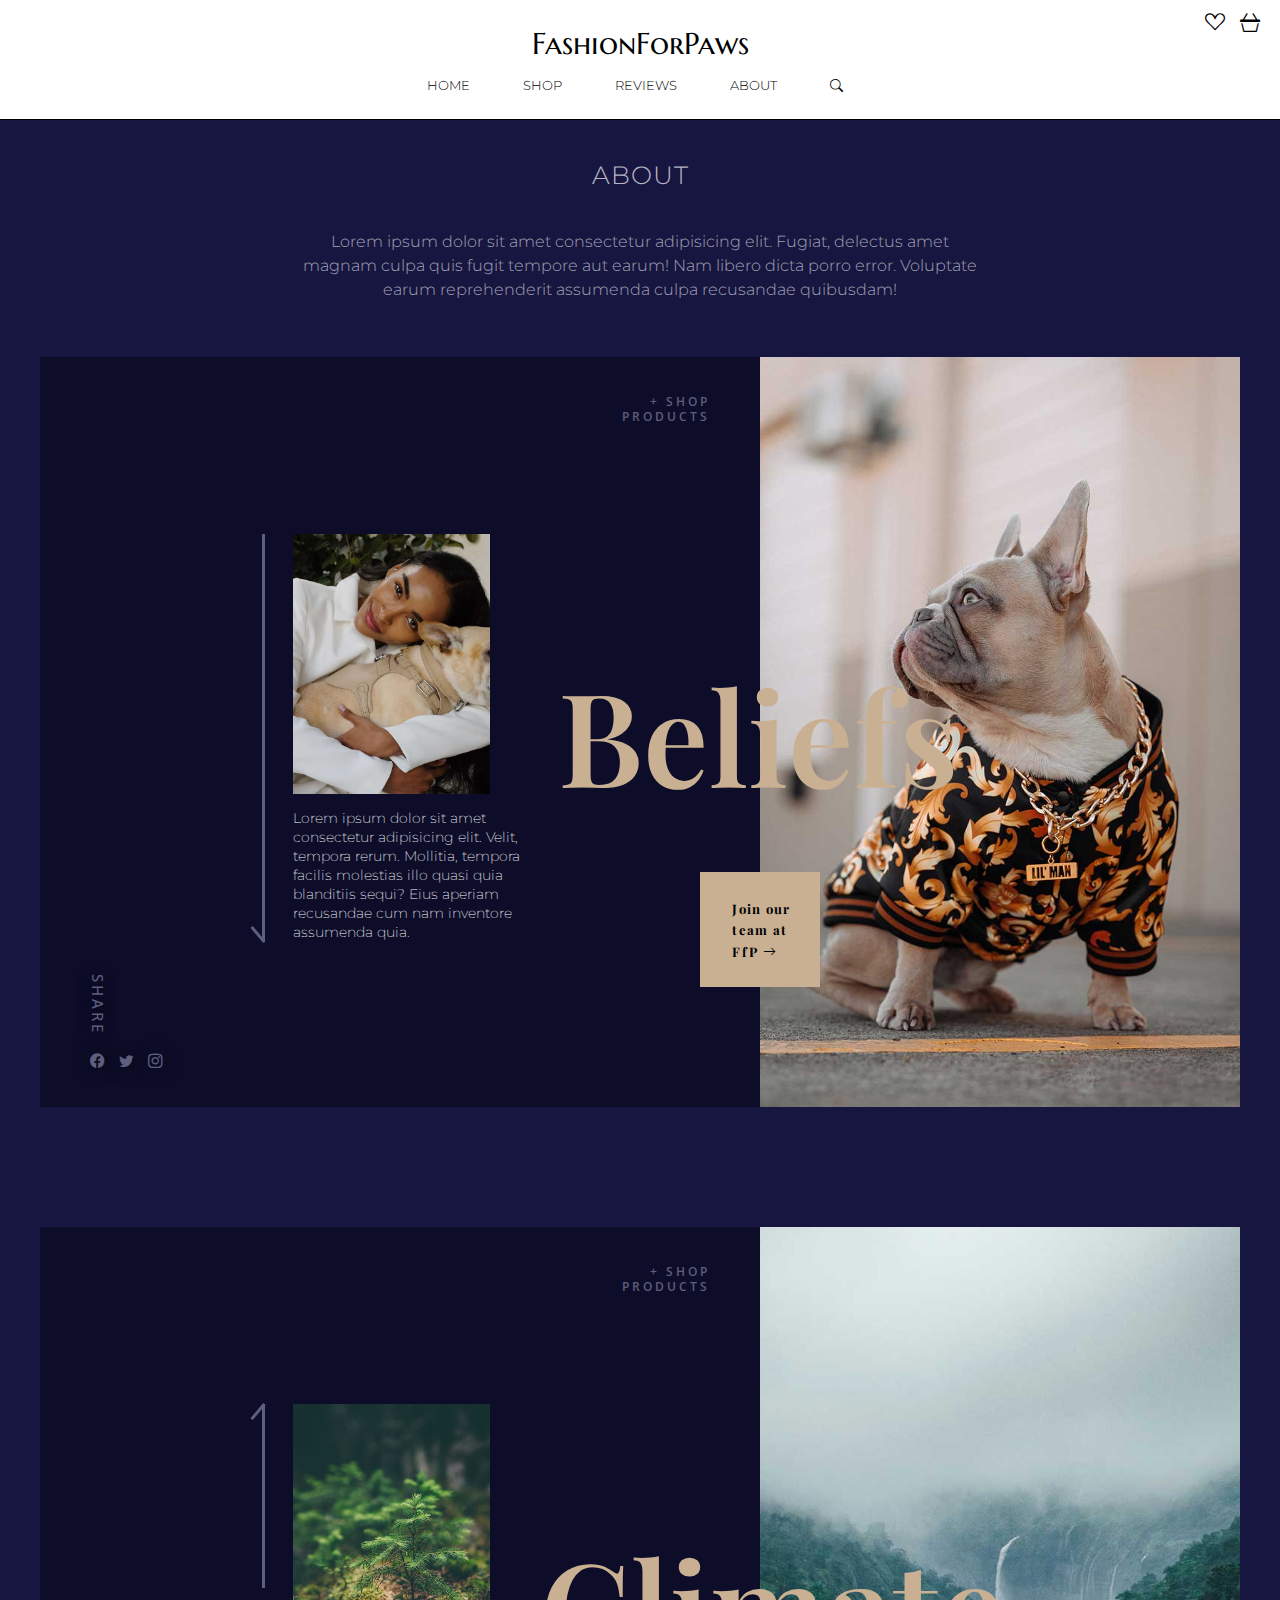
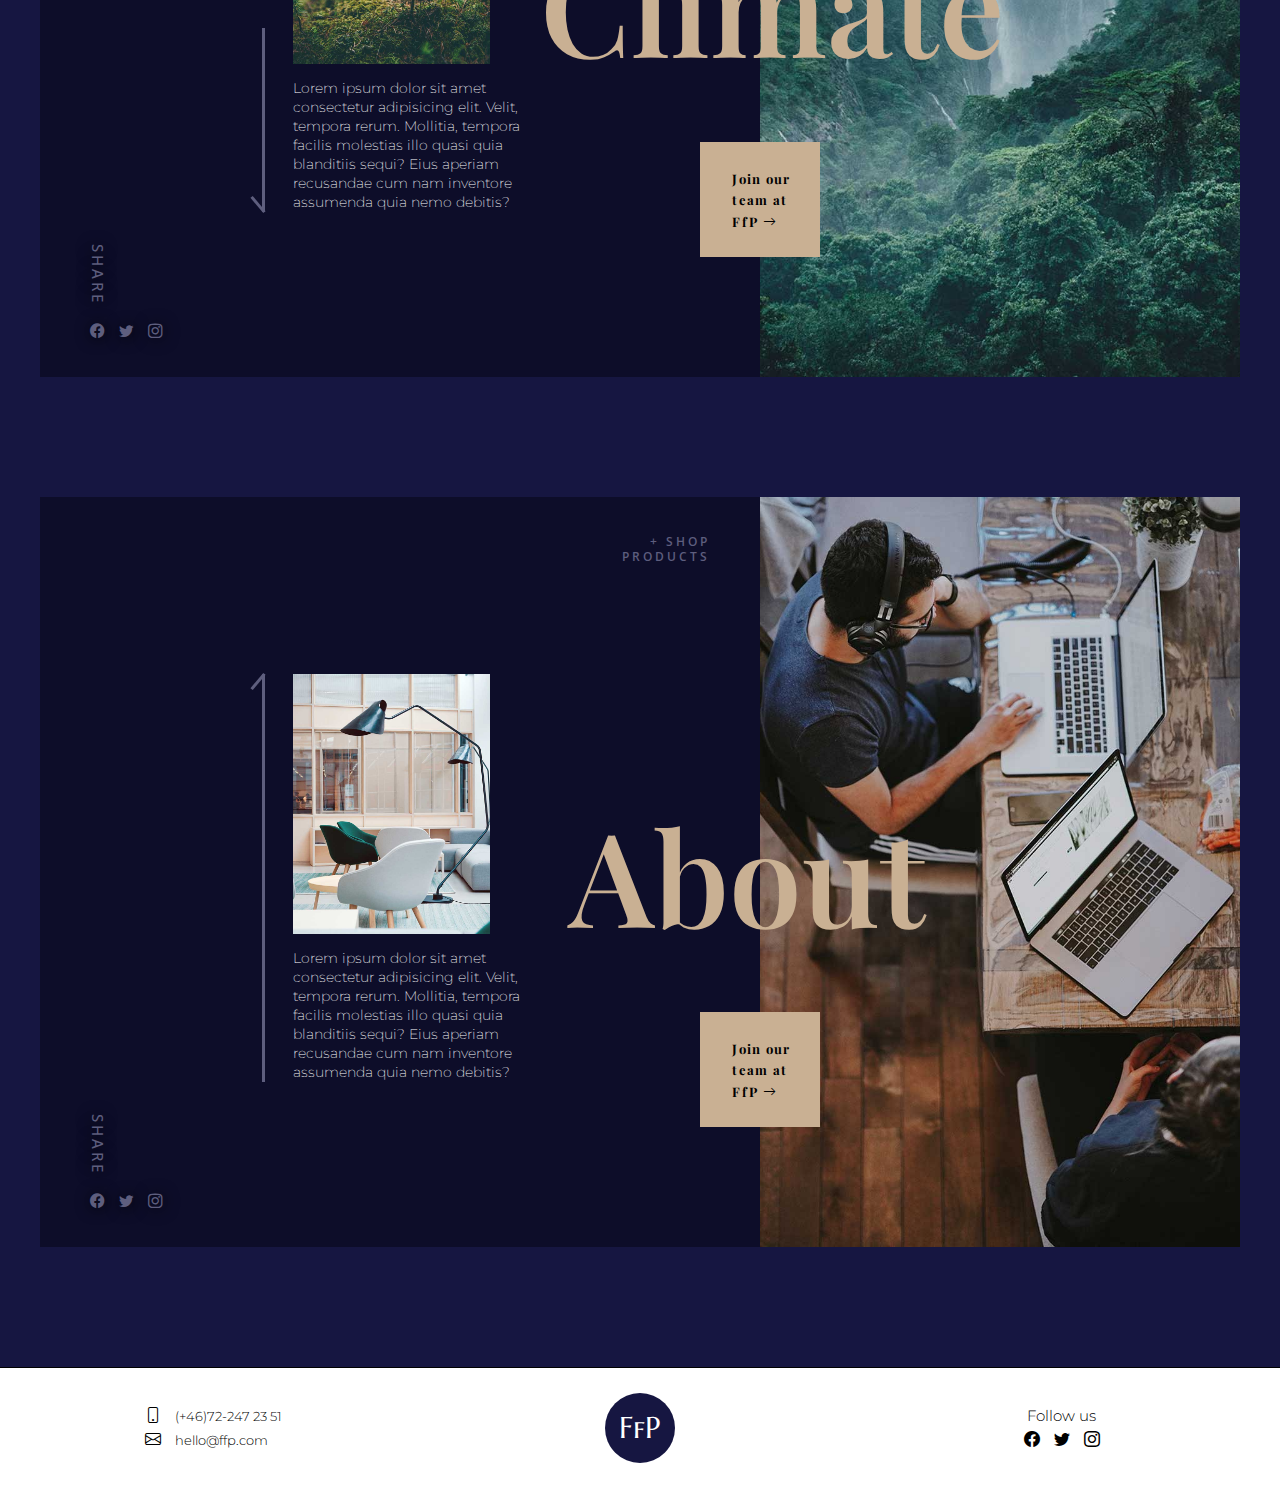
==== commit 632dc343: "Hinner inte mer så får nöja mig :D" ====
--- a/about.html
+++ b/about.html
@@ -34,13 +34,12 @@
 
             </nav>
         </header>
-        <!-- ----------------------- ABOUT ----------------------- -->
-        <!-- -------------- MAIN START -------------- -->
+        <!-- -------------- MAIN -------------- -->
         <main>
             <div id="container-main">
                 <h1>About</h1>
                 <P class="page-intro">Lorem ipsum dolor sit amet consectetur adipisicing elit. Fugiat, delectus amet magnam culpa quis fugit tempore aut earum! Nam libero dicta porro error. Voluptate earum reprehenderit assumenda culpa recusandae quibusdam!</P>
-                <!-- -------------- Article 1 START -------------- -->
+                <!-- -------------- Article 1 -------------- -->
                 <article id="beliefs">
                     <section class="article-main-content">
                         <a href="products.html" target="_blank" class="shop-products-about">
@@ -73,7 +72,7 @@
                     <img class="large-img" src="img/img-about/karsten-winegeart-Y0nU6dqDCbY-unsplash.jpg" alt="Cute dog with jacket and gold necklace">
                 </article>
 
-                <!-- -------------- Article 2 START -------------- -->
+                <!-- -------------- Article 2 -------------- -->
 
                 <article id="climate">
                     <section class="article-main-content">
@@ -110,7 +109,7 @@
                     <img class="large-img" src="img/img-about/atharva-tulsi-XQKd1UN7gUU-unsplash.jpg" alt="Beautiful green forest with waterfall">
                 </article>
 
-                <!-- -------------- Article 3 START -------------- -->
+                <!-- -------------- Article 3 -------------- -->
 
                 <article>
                     <section class="article-main-content" id="about">
@@ -148,9 +147,9 @@
 
             <!-- --------------- POPUP - JOIN OUR TEAM --------------- -->
 
-            <section id="work-contact">
+            <section id="popup-join-team">
                 <i onclick="minfunktion()" class="bi bi-x"></i>
-                <address id="work-contact-info">
+                <address id="contact-info">
                     <h4>Contact</h4>
                     <section>
                         <div>
@@ -180,14 +179,12 @@
                         </div>
                     </section>
                 </address>
-                <section id="work-contact-text">
+                <section id="join-team-text">
                     <h3>Join our team</h3>
                     <p>Lorem, ipsum dolor sit amet consectetur adipisicing elit. Quia quidem cupiditate delectus modi iste ullam molestias ipsam sit, natus eaque non quaerat dolorum, debitis facere reprehenderit ab eveniet sequi ducimus? <br><br> Lorem, ipsum dolor sit amet consectetur adipisicing elit. Quia quidem cupiditate delectus modi iste ullam molestias ipsam sit, natus eaque non quaerat dolorum. <br><br> Debitis facere reprehenderit ab eveniet sequi ducimus!</p>
-                </section>
-    
+                </section>    
             </section>
-            <div onclick="minfunktion()" class="close-popup"></div>
-            
+            <div onclick="minfunktion()" class="close-popup"></div>  
         </main>
         <!-- --------------- FOOTER --------------- -->
         <footer>
--- a/css/general_style.css
+++ b/css/general_style.css
@@ -124,6 +124,7 @@
     display: grid;
     row-gap: 5px;
 }
+
 @media screen and (max-width: 767px){
     nav a{
         margin: 0;
--- a/css/about.css
+++ b/css/about.css
@@ -1,8 +1,12 @@
+
+/* -------------- GENERAL SETTINGS -------------- */
+
+
 :root {
     --dark-beige: rgb(128, 122, 107);
     --fyrkant-size: 120px;
-
-    --arrow: rgb(94, 94, 126);
+    --light-blue: rgb(94, 94, 126);
+    --hover-blue: rgb(108, 108, 196);
     --arrow-width: 3px;
 }
 
@@ -17,6 +21,8 @@
     height: 100%;
 }
 
+
+/* -------------- HEADLINES -------------- */
 
 
 h1 {
@@ -70,7 +76,7 @@
 }
 
 
-/* -------------- MAIN - START -------------- */
+/* -------------- MAIN -------------- */
 
 
 #container-main {
@@ -97,7 +103,7 @@
     position: relative;
     display: flex;
     justify-content: space-between;
-    margin-bottom: 15vh;
+    margin-bottom: 120px;
     width: 100%;
     background-color: rgb(13, 13, 41);
 }
@@ -119,7 +125,7 @@
     position: absolute;
     top: 37px;
     right: 50px;
-    color: var(--arrow);
+    color: var(--light-blue);
     text-transform: uppercase;
     font-family: 'open sans';
     font-size: 11.5px;
@@ -128,6 +134,10 @@
     text-align: right;
 }
 
+.shop-products-about:hover {
+    color: var(--hover-blue);
+}
+
 .share-about {
     position: absolute;
     bottom: 37px;
@@ -139,6 +149,10 @@
 .share-about p {
     color: rgb(94, 94, 126);
     font-size: 14.5px;
+}
+
+.share-about .bi:hover {
+    color: var(--hover-blue);
 }
 
 .bi-share {
@@ -169,7 +183,12 @@
 .arrow-down {
     position: relative;
     flex-grow: 1;
-    border-right: var(--arrow-width) solid var(--arrow);
+    border-right: var(--arrow-width) solid var(--light-blue);
+}
+
+.arrow-up:hover,
+.arrow-down:hover {
+    border-right: var(--arrow-width) solid var(--hover-blue);
 }
 
 .arrow-up-sm-line,
@@ -178,7 +197,12 @@
     left: -14px;
     width: 20px;
     height: 2px;
-    border-top: var(--arrow-width) solid var(--arrow);
+    border-top: var(--arrow-width) solid var(--light-blue);
+}
+
+.arrow-up:hover .arrow-up-sm-line,
+.arrow-down:hover .arrow-down-sm-line {
+    border-top: var(--arrow-width) solid var(--hover-blue);
 }
 
 .arrow-up-sm-line {
@@ -229,11 +253,15 @@
     cursor: pointer;
 }
 
-
-/* -------------- POPUP WORK - START -------------- */
-
-
-#work-contact {
+.join-our-team:hover {
+    background-color: rgb(184, 159, 130);
+}
+
+
+/* -------------- POPUP JOIN OUR TEAM - START -------------- */
+
+
+#popup-join-team {
     display: none;
     position: fixed;
     align-items: stretch;
@@ -248,6 +276,13 @@
 
 .close-popup {
     display: none;
+    position: fixed;
+    top: 0;
+    width: 100vw;
+    height: 100vh;
+    background-color: rgba(0, 0, 0, 0.5);
+    z-index: 19;
+    cursor: pointer;
 }
 
 .bi-x {
@@ -259,7 +294,7 @@
     color: rgb(199, 199, 199);
 }
 
-#work-contact-info {
+#contact-info {
     display: grid;
     flex-grow: 1;
     background-color: var(--sand);
@@ -267,46 +302,40 @@
     align-content: end;
 }
 
-#work-contact-info > section {
+#contact-info > section {
     display: grid;
     row-gap: 8px;
 
 }
 
-#work-contact-info .bi {
+#contact-info .bi {
     color: var(--dark-beige);
 }
 
-#work-contact-info p {
+#contact-info p {
     font-size: 12px;
 }
 
-#work-contact-text {
+#join-team-text {
     font-size: 14px;
     width: 72%;
     padding: 67px 80px 80px 68px;
 }
 
-#work-contact-text p {
+#join-team-text p {
     color: rgb(90, 90, 90);
 }
 
-.popup-work-open #work-contact {
+.popup-work-open #popup-join-team {
     display: flex;
 }
 
 .popup-work-open .close-popup {
     display: block;
-    position: fixed;
-    width: 100vw;
-    height: 100vh;
-    background-color: rgba(0, 0, 0, 0.5);
-    z-index: 19;
-    cursor: pointer;
-}
-
-
-.popup-work-closed #work-contact,
+}
+
+
+.popup-work-closed #popup-join-team,
 .popup-work-closed .close-popup {
     display: none;
 }
@@ -395,7 +424,7 @@
     .article-main-content {
         grid-template-columns: 5px minmax(auto, 100%);
         padding: 78px 0 155px 0;
-        border-top: 1px solid var(--arrow);
+        border-top: 1px solid var(--light-blue);
     }
 
     .small-img {
